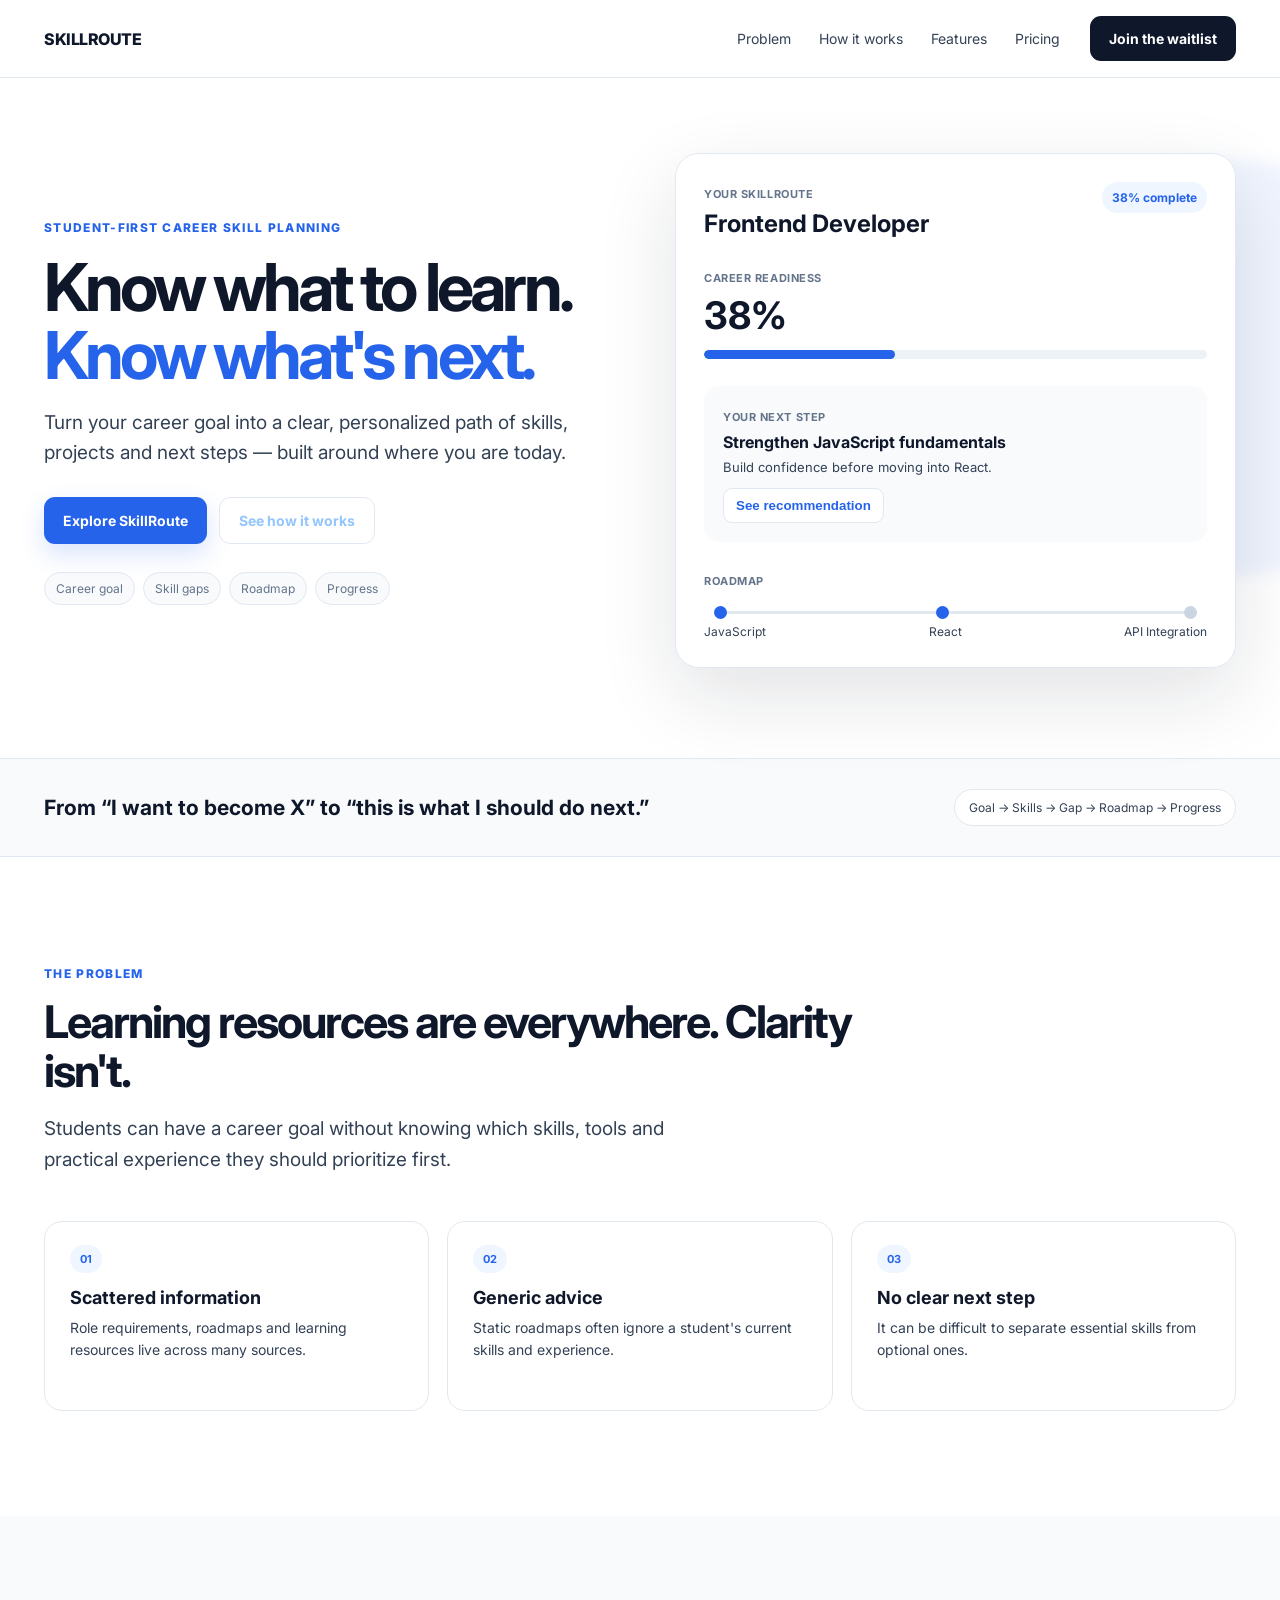
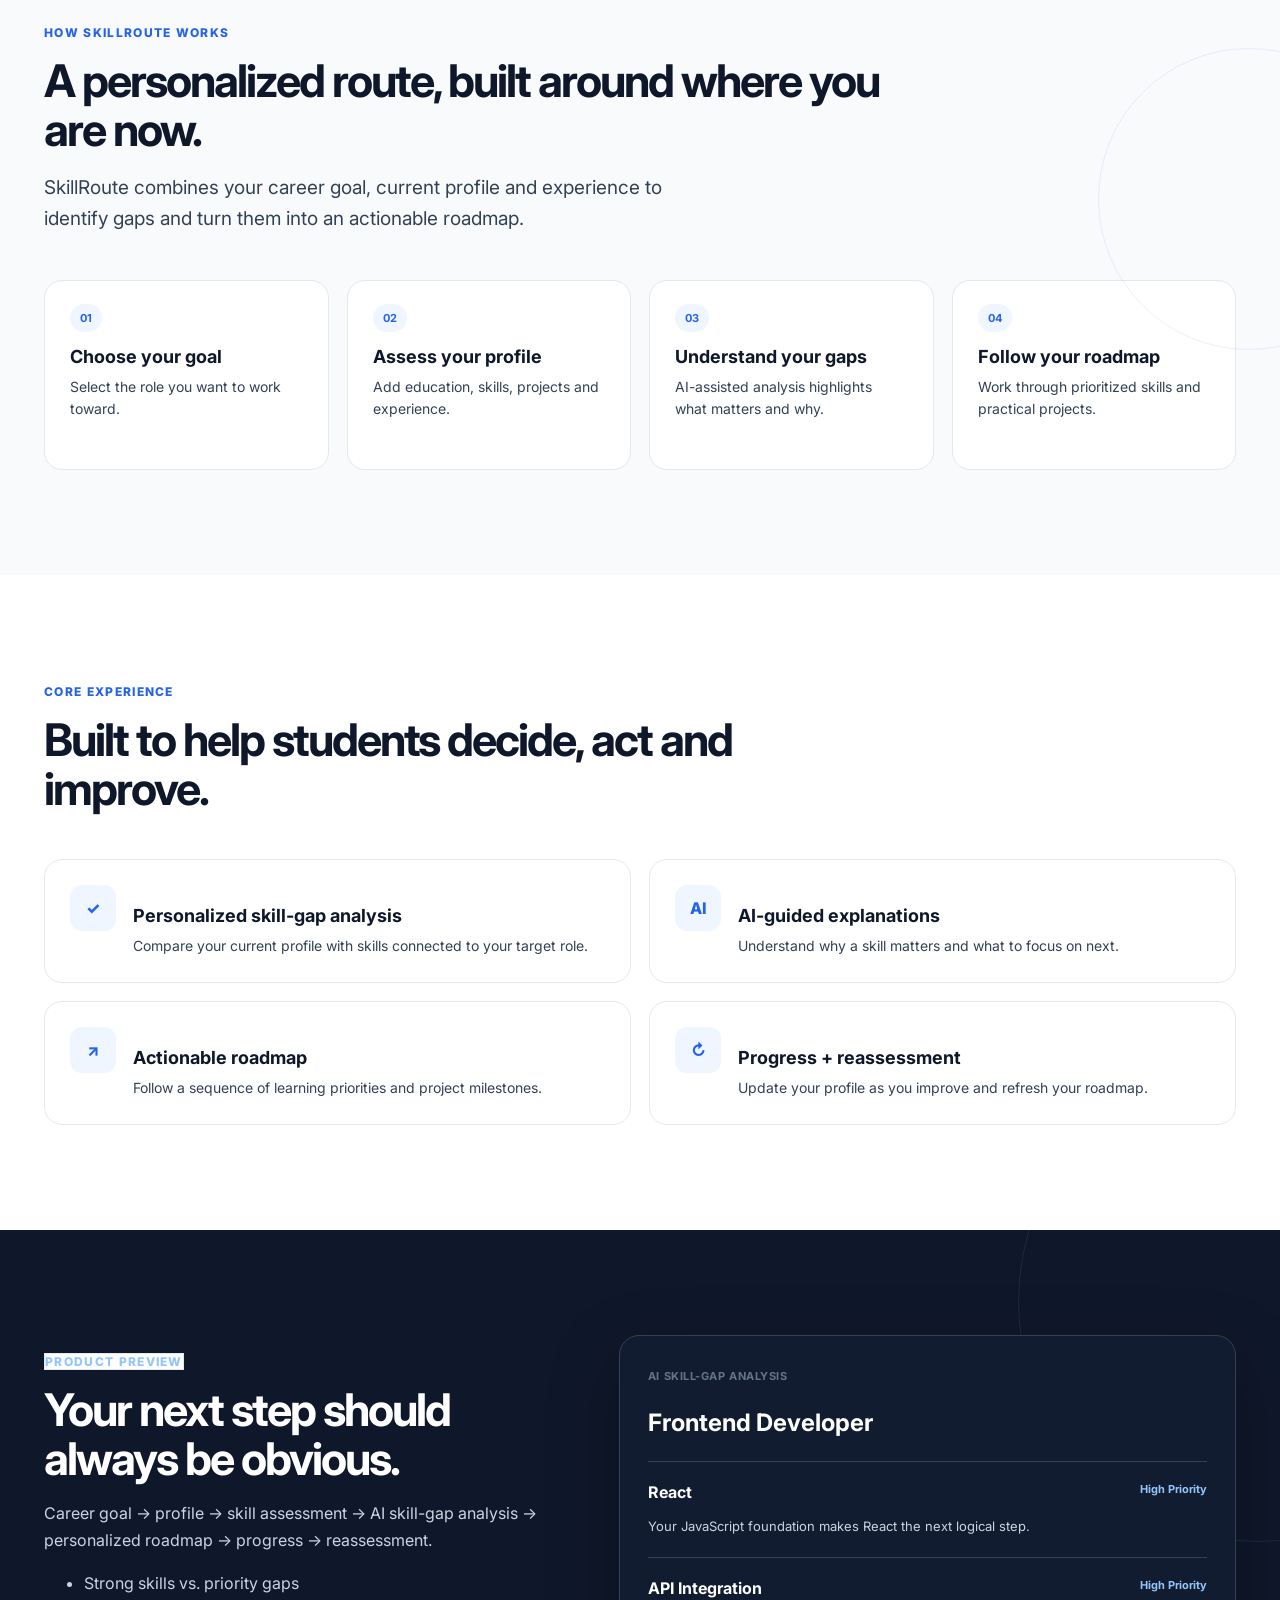
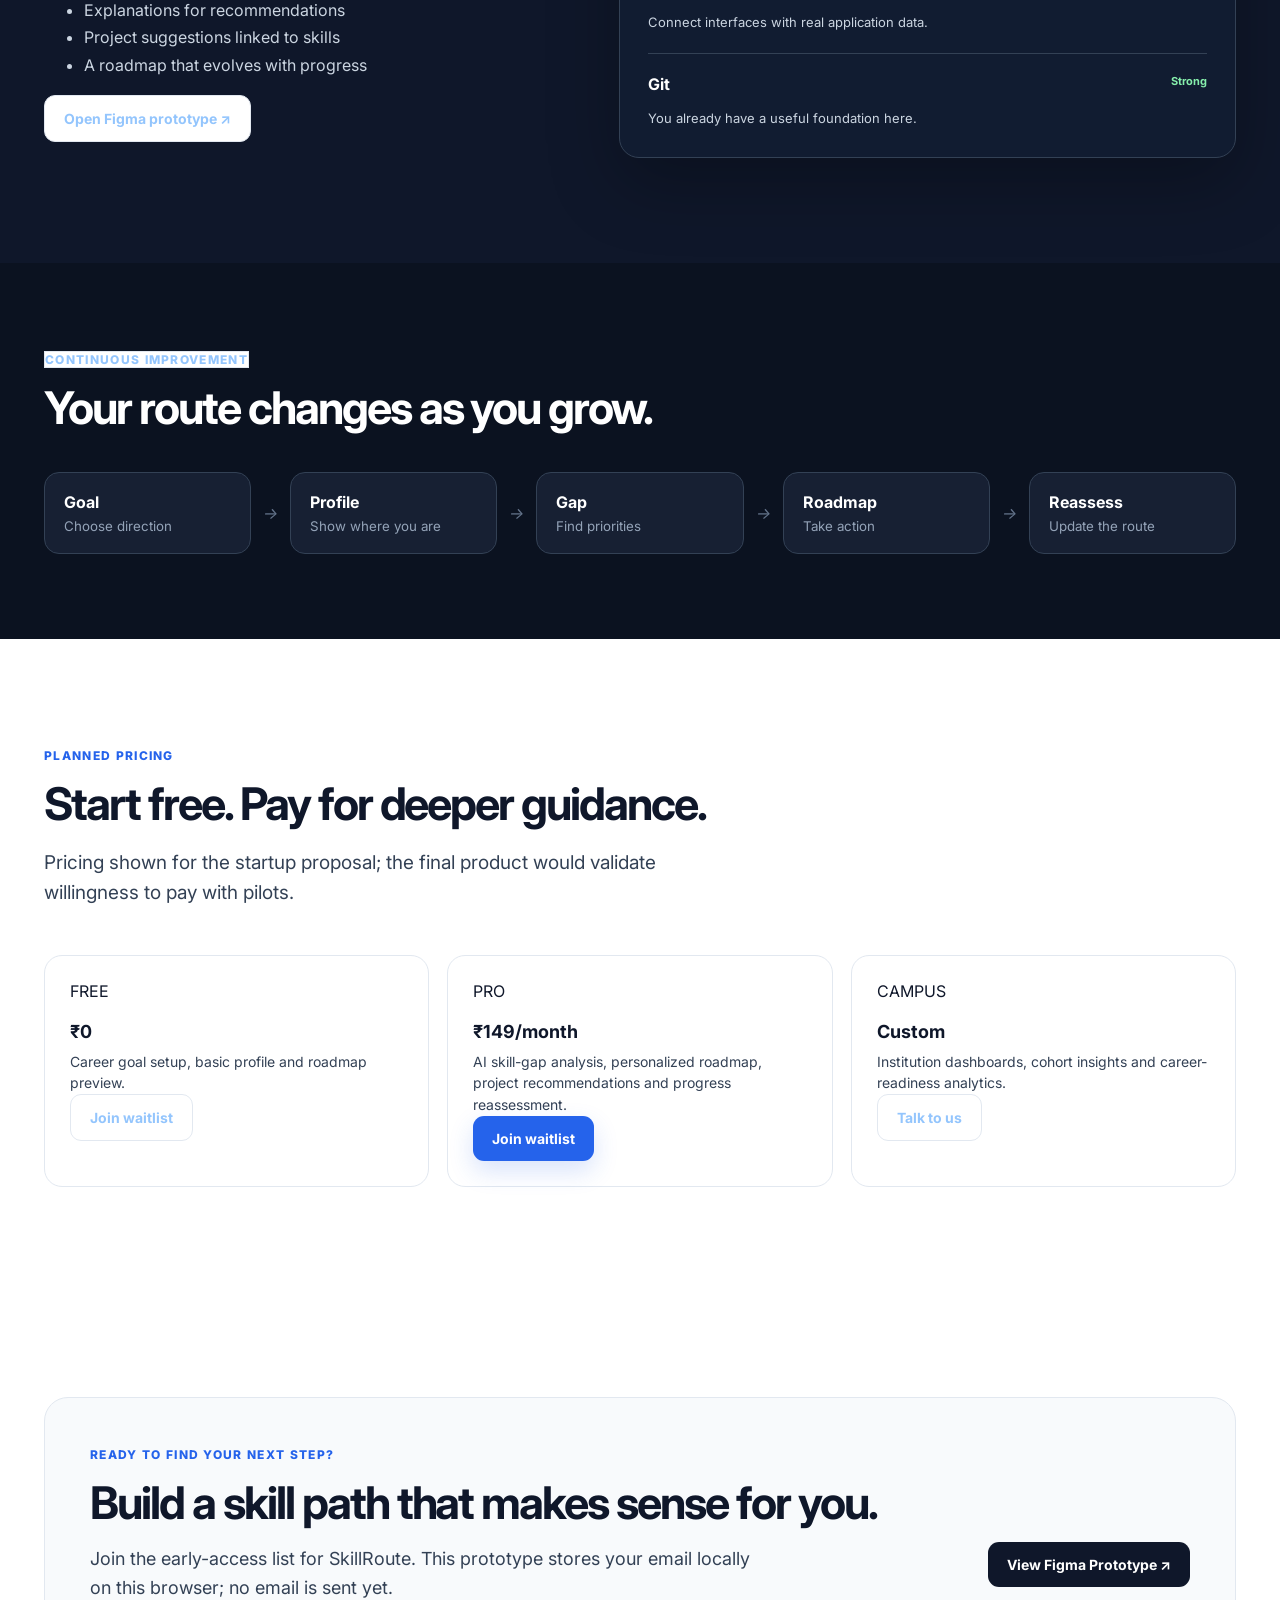
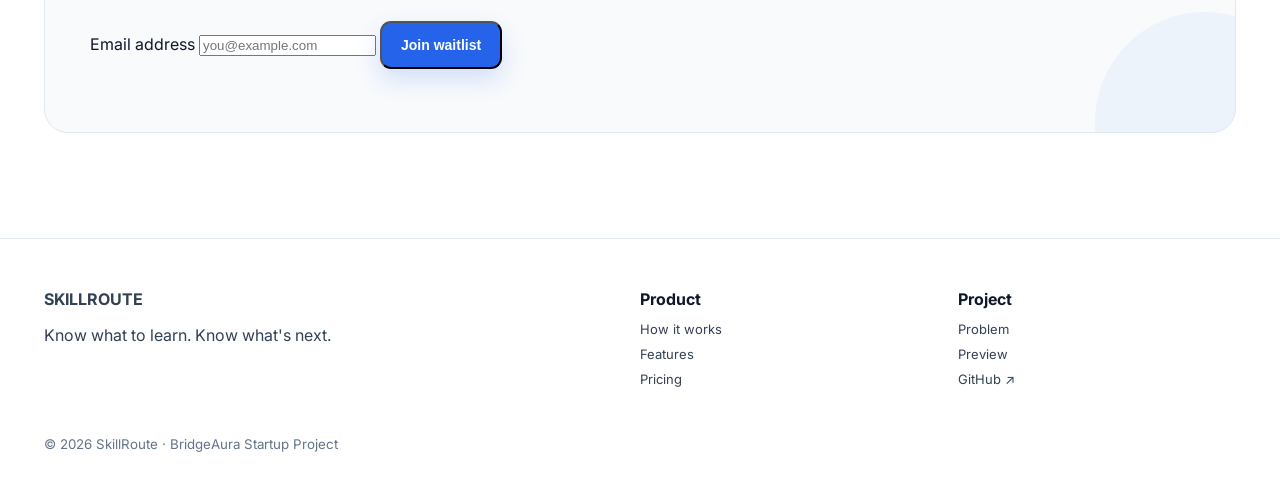
==== index.html @ ebfaad4f "Polish SkillRoute landing page and update Figma link" ====
<!doctype html>
<html lang="en">
<head>
<meta charset="utf-8">
<meta name="viewport" content="width=device-width,initial-scale=1">
<title>SkillRoute — Know what to learn. Know what's next.</title>
<meta name="description" content="SkillRoute turns a student's career goal into a personalized skill roadmap.">
<meta property="og:title" content="SkillRoute — Know what to learn. Know what's next.">
<meta property="og:description" content="A student-first career skill planner for finding the right skills, projects and next steps.">
<link rel="preconnect" href="https://fonts.googleapis.com">
<link rel="preconnect" href="https://fonts.gstatic.com" crossorigin>
<link href="https://fonts.googleapis.com/css2?family=Inter:wght@400;500;600;700;800&display=swap" rel="stylesheet">
<link rel="stylesheet" href="style.css">
</head>
<body>
<div class="progress" id="progress"></div>

<header>
  <a class="brand" href="#">SKILLROUTE</a>
  <nav>
    <a href="#problem">Problem</a>
    <a href="#how">How it works</a>
    <a href="#features">Features</a>
    <a href="#pricing">Pricing</a>
  </nav>
  <a class="btn dark" href="#cta">Join the waitlist</a>
</header>

<main>
<section class="hero">
  <div class="copy reveal">
    <span class="eyebrow">STUDENT-FIRST CAREER SKILL PLANNING</span>
    <h1>Know what to learn.<br><span>Know what's next.</span></h1>
    <p>Turn your career goal into a clear, personalized path of skills, projects and next steps — built around where you are today.</p>
    <div class="actions">
      <a class="btn blue" href="#preview">Explore SkillRoute</a>
      <a class="btn light" href="#how">See how it works</a>
    </div>
    <div class="chips"><span>Career goal</span><span>Skill gaps</span><span>Roadmap</span><span>Progress</span></div>
  </div>

  <div class="app reveal delay">
    <div class="apphead">
      <div><small>YOUR SKILLROUTE</small><h3>Frontend Developer</h3></div>
      <b>38% complete</b>
    </div>
    <small>CAREER READINESS</small>
    <strong class="score">38%</strong>
    <div class="bar"><i></i></div>
    <div class="next">
      <small>YOUR NEXT STEP</small>
      <h4>Strengthen JavaScript fundamentals</h4>
      <p>Build confidence before moving into React.</p>
      <button type="button" onclick="document.getElementById('preview').scrollIntoView({behavior:'smooth'})">See recommendation</button>
    </div>
    <small>ROADMAP</small>
    <div class="line"><i></i><i></i><i></i></div>
    <div class="labels"><span>JavaScript</span><span>React</span><span>API Integration</span></div>
  </div>
</section>

<section class="strip">
  <strong>From “I want to become X” to “this is what I should do next.”</strong>
  <span>Goal → Skills → Gap → Roadmap → Progress</span>
</section>

<section class="section" id="problem">
  <div class="head reveal">
    <span class="eyebrow">THE PROBLEM</span>
    <h2>Learning resources are everywhere. Clarity isn't.</h2>
    <p>Students can have a career goal without knowing which skills, tools and practical experience they should prioritize first.</p>
  </div>
  <div class="grid three">
    <article class="card reveal"><b>01</b><h3>Scattered information</h3><p>Role requirements, roadmaps and learning resources live across many sources.</p></article>
    <article class="card reveal delay"><b>02</b><h3>Generic advice</h3><p>Static roadmaps often ignore a student's current skills and experience.</p></article>
    <article class="card reveal delay2"><b>03</b><h3>No clear next step</h3><p>It can be difficult to separate essential skills from optional ones.</p></article>
  </div>
</section>

<section class="section tint" id="how">
  <div class="head reveal">
    <span class="eyebrow">HOW SKILLROUTE WORKS</span>
    <h2>A personalized route, built around where you are now.</h2>
    <p>SkillRoute combines your career goal, current profile and experience to identify gaps and turn them into an actionable roadmap.</p>
  </div>
  <div class="grid four">
    <article class="card reveal"><b>01</b><h3>Choose your goal</h3><p>Select the role you want to work toward.</p></article>
    <article class="card reveal delay"><b>02</b><h3>Assess your profile</h3><p>Add education, skills, projects and experience.</p></article>
    <article class="card reveal delay2"><b>03</b><h3>Understand your gaps</h3><p>AI-assisted analysis highlights what matters and why.</p></article>
    <article class="card reveal delay3"><b>04</b><h3>Follow your roadmap</h3><p>Work through prioritized skills and practical projects.</p></article>
  </div>
</section>

<section class="section" id="features">
  <div class="head reveal">
    <span class="eyebrow">CORE EXPERIENCE</span>
    <h2>Built to help students decide, act and improve.</h2>
  </div>
  <div class="grid two">
    <article class="feature reveal"><i>✓</i><div><h3>Personalized skill-gap analysis</h3><p>Compare your current profile with skills connected to your target role.</p></div></article>
    <article class="feature reveal delay"><i>AI</i><div><h3>AI-guided explanations</h3><p>Understand why a skill matters and what to focus on next.</p></div></article>
    <article class="feature reveal"><i>↗</i><div><h3>Actionable roadmap</h3><p>Follow a sequence of learning priorities and project milestones.</p></div></article>
    <article class="feature reveal delay"><i>↻</i><div><h3>Progress + reassessment</h3><p>Update your profile as you improve and refresh your roadmap.</p></div></article>
  </div>
</section>

<section class="preview" id="preview">
  <div class="preview-inner">
    <div class="reveal">
      <span class="eyebrow light">PRODUCT PREVIEW</span>
      <h2>Your next step should always be obvious.</h2>
      <p>Career goal → profile → skill assessment → AI skill-gap analysis → personalized roadmap → progress → reassessment.</p>
      <ul><li>Strong skills vs. priority gaps</li><li>Explanations for recommendations</li><li>Project suggestions linked to skills</li><li>A roadmap that evolves with progress</li></ul>
      <a class="btn light" href="https://www.figma.com/design/IECoIGpMAzyFq5J0huSmqP/SkillRoute-UI-UX-Prototype?node-id=1-5&p=f&t=1fidPQ3bsEX8V3fg-0" target="_blank" rel="noreferrer">Open Figma prototype ↗</a>
    </div>
    <div class="panel reveal delay">
      <small>AI SKILL-GAP ANALYSIS</small><h3>Frontend Developer</h3><hr>
      <b>React <em>High Priority</em></b><p>Your JavaScript foundation makes React the next logical step.</p><hr>
      <b>API Integration <em>High Priority</em></b><p>Connect interfaces with real application data.</p><hr>
      <b>Git <em class="good">Strong</em></b><p>You already have a useful foundation here.</p>
    </div>
  </div>
</section>

<section class="loop">
  <div class="reveal">
    <span class="eyebrow light">CONTINUOUS IMPROVEMENT</span>
    <h2>Your route changes as you grow.</h2>
    <div class="looprow">
      <div><b>Goal</b><small>Choose direction</small></div><i>→</i>
      <div><b>Profile</b><small>Show where you are</small></div><i>→</i>
      <div><b>Gap</b><small>Find priorities</small></div><i>→</i>
      <div><b>Roadmap</b><small>Take action</small></div><i>→</i>
      <div><b>Reassess</b><small>Update the route</small></div>
    </div>
  </div>
</section>

<section class="section" id="pricing">
  <div class="head reveal"><span class="eyebrow">PLANNED PRICING</span><h2>Start free. Pay for deeper guidance.</h2><p>Pricing shown for the startup proposal; the final product would validate willingness to pay with pilots.</p></div>
  <div class="grid three pricing-grid">
    <article class="card reveal"><span class="plan">FREE</span><h3>₹0</h3><p>Career goal setup, basic profile and roadmap preview.</p><a class="btn light" href="#cta">Join waitlist</a></article>
    <article class="card featured reveal delay"><span class="plan">PRO</span><h3>₹149<span class="per">/month</span></h3><p>AI skill-gap analysis, personalized roadmap, project recommendations and progress reassessment.</p><a class="btn blue" href="#cta">Join waitlist</a></article>
    <article class="card reveal delay2"><span class="plan">CAMPUS</span><h3>Custom</h3><p>Institution dashboards, cohort insights and career-readiness analytics.</p><a class="btn light" href="#cta">Talk to us</a></article>
  </div>
</section>

<section class="cta" id="cta">
  <div class="cta-card reveal">
    <div>
      <span class="eyebrow">READY TO FIND YOUR NEXT STEP?</span>
      <h2>Build a skill path that makes sense for you.</h2>
      <p>Join the early-access list for SkillRoute. This prototype stores your email locally on this browser; no email is sent yet.</p>
      <form id="waitlist-form" class="waitlist" novalidate>
        <label class="sr-only" for="waitlist-email">Email address</label>
        <input id="waitlist-email" type="email" placeholder="you@example.com" autocomplete="email" required>
        <button class="btn blue" type="submit">Join waitlist</button>
      </form>
      <p id="waitlist-status" class="form-status" role="status" aria-live="polite"></p>
    </div>
    <a class="btn dark" href="https://www.figma.com/design/IECoIGpMAzyFq5J0huSmqP/SkillRoute-UI-UX-Prototype?node-id=1-5&p=f&t=1fidPQ3bsEX8V3fg-0" target="_blank" rel="noreferrer">View Figma Prototype ↗</a>
  </div>
</section>
</main>

<footer>
  <div><b>SKILLROUTE</b><p>Know what to learn. Know what's next.</p></div>
  <div><strong>Product</strong><a href="#how">How it works</a><a href="#features">Features</a><a href="#pricing">Pricing</a></div>
  <div><strong>Project</strong><a href="#problem">Problem</a><a href="#preview">Preview</a><a href="https://github.com/ashishnaikbackup/SkillRoute" target="_blank" rel="noreferrer">GitHub ↗</a></div>
  <small>© 2026 SkillRoute · BridgeAura Startup Project</small>
</footer>

<script src="script.js"></script>
</body>
</html>
---- style.css ----
:root{--navy:#0F172A;--blue:#2563EB;--surface:#F8FAFC;--slate:#334155;--muted:#64748B;--border:#E2E8F0}*{box-sizing:border-box}html{scroll-behavior:smooth}body{margin:0;font-family:Inter,system-ui,sans-serif;color:var(--navy);background:#fff;overflow-x:hidden}a{text-decoration:none;color:inherit}.progress{position:fixed;top:0;left:0;height:3px;background:var(--blue);width:0;z-index:99;box-shadow:0 0 14px #2563eb66}header{height:78px;display:flex;align-items:center;gap:30px;padding:0 max(24px,calc((100vw - 1192px)/2));border-bottom:1px solid var(--border);position:sticky;top:0;background:#fffffff0;backdrop-filter:blur(14px);z-index:50}.brand{font-weight:800;letter-spacing:-.03em}nav{margin-left:auto;display:flex;gap:28px;font-size:14px;color:var(--slate)}nav a{position:relative}nav a:after{content:"";position:absolute;left:0;right:100%;bottom:-7px;height:2px;background:var(--blue);transition:.25s}nav a:hover{color:var(--blue)}nav a:hover:after{right:0}.btn{display:inline-flex;align-items:center;justify-content:center;padding:14px 19px;border-radius:11px;font-size:14px;font-weight:700;transition:.25s;will-change:transform}.btn:hover{transform:translateY(-3px);box-shadow:0 12px 28px #0f172a18}.dark{background:var(--navy);color:#fff}.blue{background:var(--blue);color:#fff;box-shadow:0 10px 25px #2563eb2e}.light{border:1px solid var(--border);background:#fff}.hero{max-width:1240px;margin:auto;min-height:680px;padding:70px 24px 85px;display:grid;grid-template-columns:1fr 1fr;gap:70px;align-items:center;position:relative}.hero:before{content:"";position:absolute;width:420px;height:420px;border-radius:50%;background:#2563eb12;filter:blur(8px);top:80px;right:-170px;z-index:-1;animation:float 8s ease-in-out infinite}.eyebrow{font-size:12px;font-weight:800;letter-spacing:.11em;color:var(--blue)}h1{font-size:66px;line-height:1.02;letter-spacing:-.06em;margin:18px 0}h1 span{color:var(--blue)}.copy>p,.head p{font-size:19px;line-height:1.6;color:var(--slate);max-width:650px}.actions{display:flex;gap:12px;margin-top:28px}.chips{display:flex;gap:8px;flex-wrap:wrap;margin-top:28px}.chips span{padding:8px 11px;background:var(--surface);border:1px solid var(--border);border-radius:99px;color:var(--muted);font-size:12px;transition:.25s}.chips span:hover{transform:translateY(-3px);border-color:#93C5FD;background:#EFF6FF;color:var(--blue)}.app{border:1px solid var(--border);border-radius:24px;padding:28px;background:#fff;box-shadow:0 28px 80px #0f172a1f;animation:cardFloat 6s ease-in-out infinite;will-change:transform}.apphead{display:flex;justify-content:space-between;gap:20px}.app small,.panel small{font-size:11px;color:var(--muted);font-weight:700;letter-spacing:.05em}.app h3{margin:7px 0 28px;font-size:24px}.apphead>b{background:#EFF6FF;color:var(--blue);height:max-content;padding:8px 10px;border-radius:99px;font-size:12px}.score{display:block;font-size:38px;margin:6px 0 12px}.bar{height:9px;background:#EDF2F7;border-radius:9px;overflow:hidden}.bar i{display:block;width:38%;height:100%;background:var(--blue);border-radius:9px;animation:growBar 1.5s .4s ease both}.next{margin:27px 0;padding:19px;border-radius:15px;background:var(--surface);transition:.25s}.next:hover{transform:translateY(-4px);box-shadow:0 12px 28px #0f172a10}.next h4{margin:7px 0;font-size:16px}.next p{margin:0;color:var(--slate);font-size:13px}.next button{margin-top:13px;border:1px solid var(--border);background:#fff;color:var(--blue);padding:9px 12px;border-radius:9px;font-weight:700}.line{height:3px;background:var(--border);margin:22px 10px 10px;position:relative}.line i{position:absolute;width:13px;height:13px;border-radius:50%;background:#CBD5E1;top:-5px}.line i:nth-child(1),.line i:nth-child(2){background:var(--blue)}.line i:nth-child(1){left:0}.line i:nth-child(2){left:46%}.line i:nth-child(3){right:0}.labels{display:flex;justify-content:space-between;font-size:12px;color:var(--slate)}.strip{background:var(--surface);border-block:1px solid var(--border);padding:30px max(24px,calc((100vw - 1192px)/2));display:flex;justify-content:space-between;gap:30px;align-items:center}.strip strong{font-size:21px}.strip span{border:1px solid var(--border);background:#fff;border-radius:99px;padding:10px 14px;font-size:12px;color:var(--slate)}.section{max-width:1240px;margin:auto;padding:105px 24px}.head{max-width:850px}.head h2,.preview h2,.loop h2,.cta h2{font-size:45px;line-height:1.08;letter-spacing:-.045em;margin:16px 0}.grid{display:grid;gap:18px;margin-top:46px}.three{grid-template-columns:repeat(3,1fr)}.four{grid-template-columns:repeat(4,1fr)}.two{grid-template-columns:repeat(2,1fr)}.card,.feature{border:1px solid var(--border);border-radius:18px;padding:25px;background:#fff;transition:transform .3s ease,box-shadow .3s ease,border-color .3s ease}.card:hover,.feature:hover{transform:translateY(-7px);box-shadow:0 18px 40px #0f172a0d;border-color:#CBD5E1}.card{min-height:190px}.card>b{color:var(--blue);background:#EFF6FF;border-radius:99px;padding:7px 10px;font-size:11px}.card h3,.feature h3{font-size:18px;margin:20px 0 9px}.card p,.feature p{font-size:14px;line-height:1.55;color:var(--slate);margin:0}.tint{max-width:none;background:var(--surface);padding-left:max(24px,calc((100vw - 1192px)/2));padding-right:max(24px,calc((100vw - 1192px)/2));position:relative;overflow:hidden}.tint:after{content:"";position:absolute;width:300px;height:300px;border-radius:50%;border:1px solid #2563eb18;right:-120px;top:20%;animation:spin 18s linear infinite}.feature{display:flex;gap:17px}.feature i{font-style:normal;width:46px;height:46px;display:grid;place-items:center;background:#EFF6FF;color:var(--blue);border-radius:12px;font-weight:800;flex:none}.preview{background:var(--navy);color:#fff;padding:105px 24px;position:relative;overflow:hidden}.preview:before{content:"";position:absolute;width:480px;height:480px;border:1px solid #60a5fa22;border-radius:50%;right:-220px;top:-170px;animation:spin 22s linear infinite}.preview>div{max-width:1192px;margin:auto;display:grid;grid-template-columns:.9fr 1.1fr;gap:70px;align-items:center;position:relative}.light{color:#93C5FD}.preview p,.preview li{color:#CBD5E1;line-height:1.7}.preview li{transition:transform .2s}.preview li:hover{transform:translateX(5px)}.panel{background:#111C31;border:1px solid #334155;border-radius:20px;padding:28px;box-shadow:0 25px 70px #0004;transition:transform .35s,box-shadow .35s}.panel:hover{transform:translateY(-6px) rotate(.3deg);box-shadow:0 30px 80px #0006}.panel h3{font-size:24px}.panel hr{border:0;border-top:1px solid #334155;margin:20px 0}.panel b{display:flex;justify-content:space-between}.panel em{font-style:normal;color:#93C5FD;font-size:11px}.panel .good{color:#86EFAC}.panel p{font-size:13px;margin-bottom:0}.loop{background:#0B1220;color:#fff;padding:85px 24px;position:relative;overflow:hidden}.loop>div{max-width:1192px;margin:auto}.looprow{display:flex;align-items:center;gap:12px;margin-top:40px}.looprow>div{flex:1;padding:19px;background:#172033;border:1px solid #334155;border-radius:15px;transition:.3s}.looprow>div:hover{transform:translateY(-5px);border-color:#60A5FA}.looprow small{display:block;color:#94A3B8;margin-top:6px}.looprow i{color:#64748B}.cta{max-width:1240px;margin:auto;padding:105px 24px}.cta-card{background:var(--surface);border:1px solid var(--border);border-radius:24px;padding:45px;display:flex;align-items:center;justify-content:space-between;gap:40px;overflow:hidden;position:relative}.cta-card:after{content:"";position:absolute;width:220px;height:220px;border-radius:50%;background:#2563eb0c;right:-80px;bottom:-100px}.cta-card p{color:var(--slate);font-size:18px;line-height:1.6;max-width:680px}footer{border-top:1px solid var(--border);padding:50px max(24px,calc((100vw - 1192px)/2));display:grid;grid-template-columns:2fr 1fr 1fr;gap:40px;color:var(--slate)}footer strong{display:block;color:var(--navy);margin-bottom:12px}footer a{display:block;font-size:13px;margin:9px 0}footer a:hover{color:var(--blue)}footer small{grid-column:1/-1;color:var(--muted)}.reveal{opacity:0;transform:translateY(26px) scale(.985);transition:opacity .75s cubic-bezier(.2,.7,.2,1),transform .75s cubic-bezier(.2,.7,.2,1)}.reveal.show{opacity:1;transform:none}.delay{transition-delay:.1s}.delay2{transition-delay:.18s}.delay3{transition-delay:.26s}@keyframes float{0%,100%{transform:translate3d(0,0,0)}50%{transform:translate3d(-25px,22px,0)}}@keyframes cardFloat{0%,100%{transform:translateY(0) rotate(0deg)}50%{transform:translateY(-8px) rotate(.4deg)}}@keyframes growBar{from{width:0}to{width:38%}}@keyframes spin{to{transform:rotate(360deg)}}@media(max-width:900px){nav{display:none}.hero{grid-template-columns:1fr}.three,.four{grid-template-columns:1fr 1fr}.preview>div{grid-template-columns:1fr}.looprow{display:grid;grid-template-columns:1fr 1fr}.looprow i{display:none}.cta-card{display:block}.cta-card .btn{margin-top:20px}}@media(max-width:600px){header{padding:0 20px}.hero{padding-top:50px}.hero h1{font-size:43px}.copy>p,.head p{font-size:17px}.actions{flex-direction:column}.actions .btn{width:100%}.three,.four,.two,.looprow{grid-template-columns:1fr}.strip{display:block}.strip span{display:inline-block;margin-top:16px}.head h2,.preview h2,.loop h2,.cta h2{font-size:34px}.section,.preview,.loop,.cta{padding-top:75px;padding-bottom:75px}.cta-card{padding:28px}.footer{grid-template-columns:1fr}footer small{grid-column:auto}}@media(prefers-reduced-motion:reduce){html{scroll-behavior:auto}.reveal{opacity:1;transform:none;transition:none}.btn,.card,.feature,.panel,.app{animation:none!important;transition:none}.tint:after,.preview:before,.hero:before{animation:none}.bar i{animation:none;width:38%}}
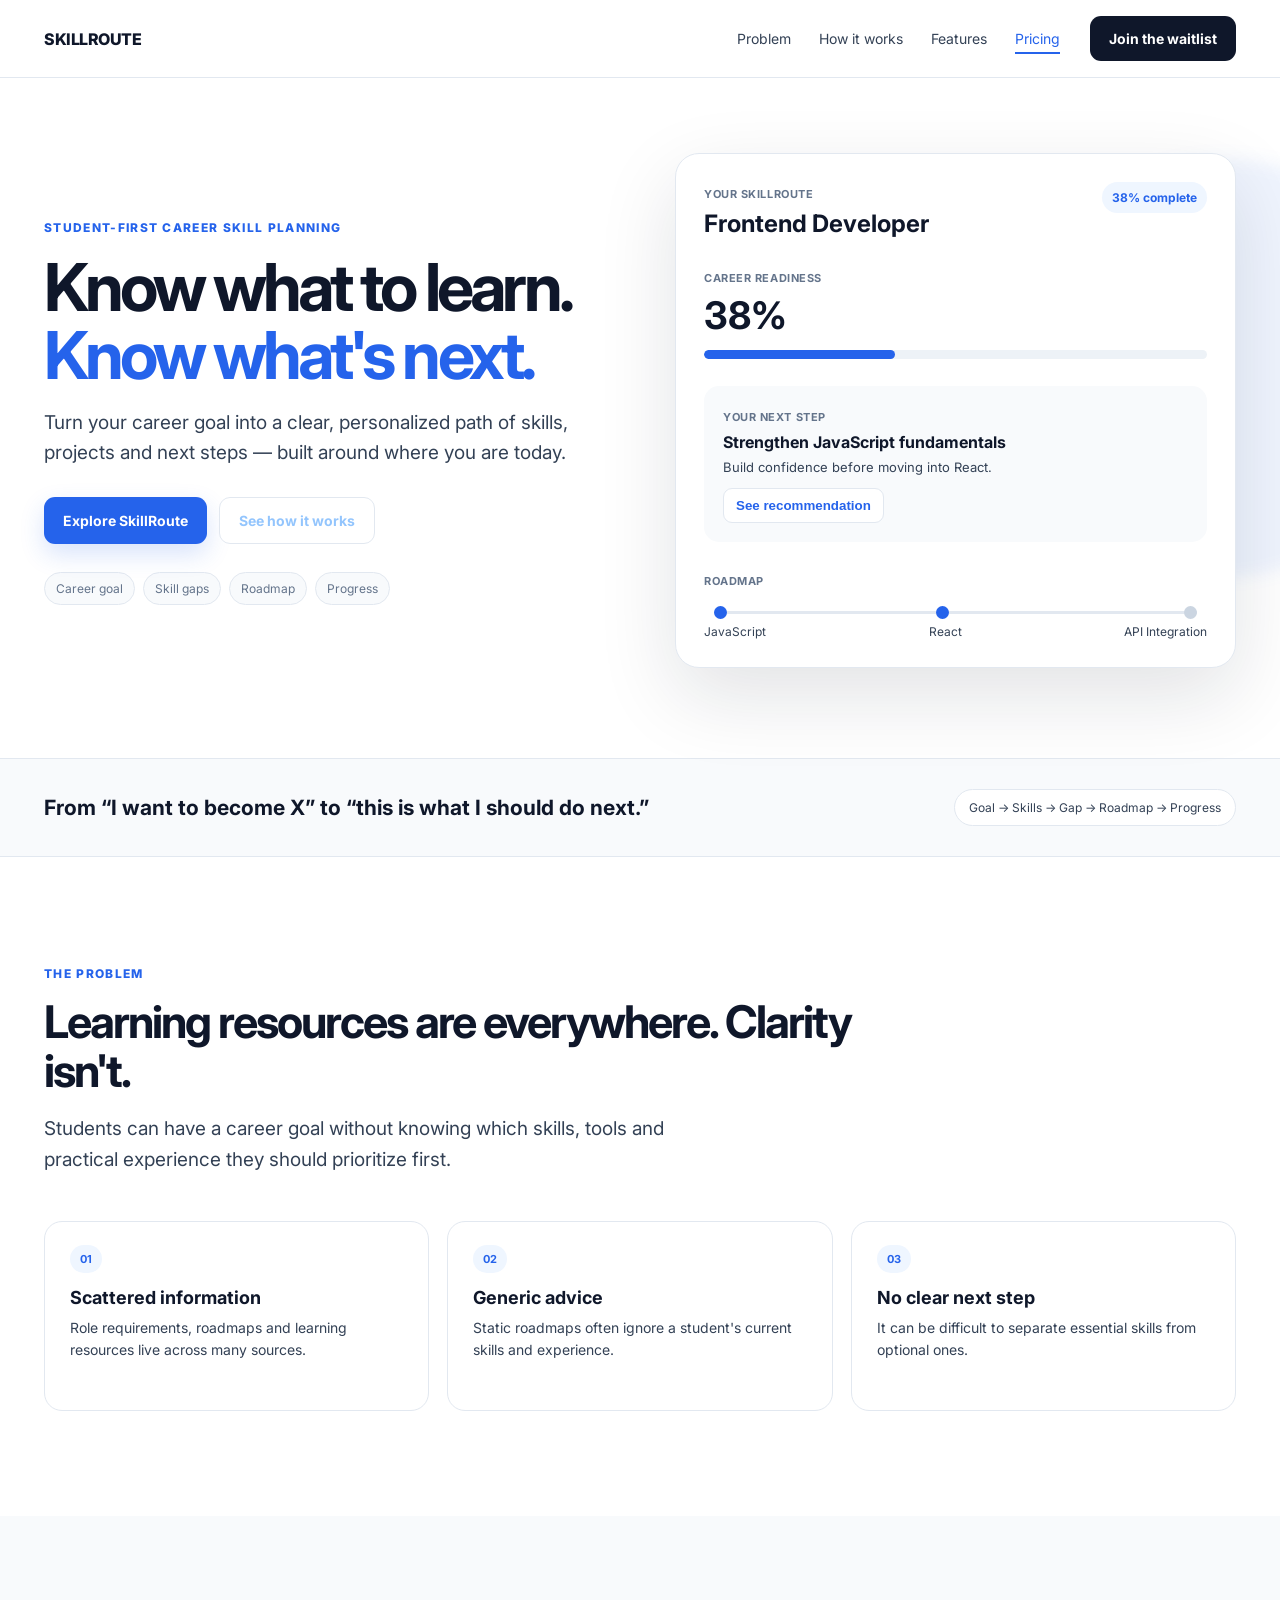
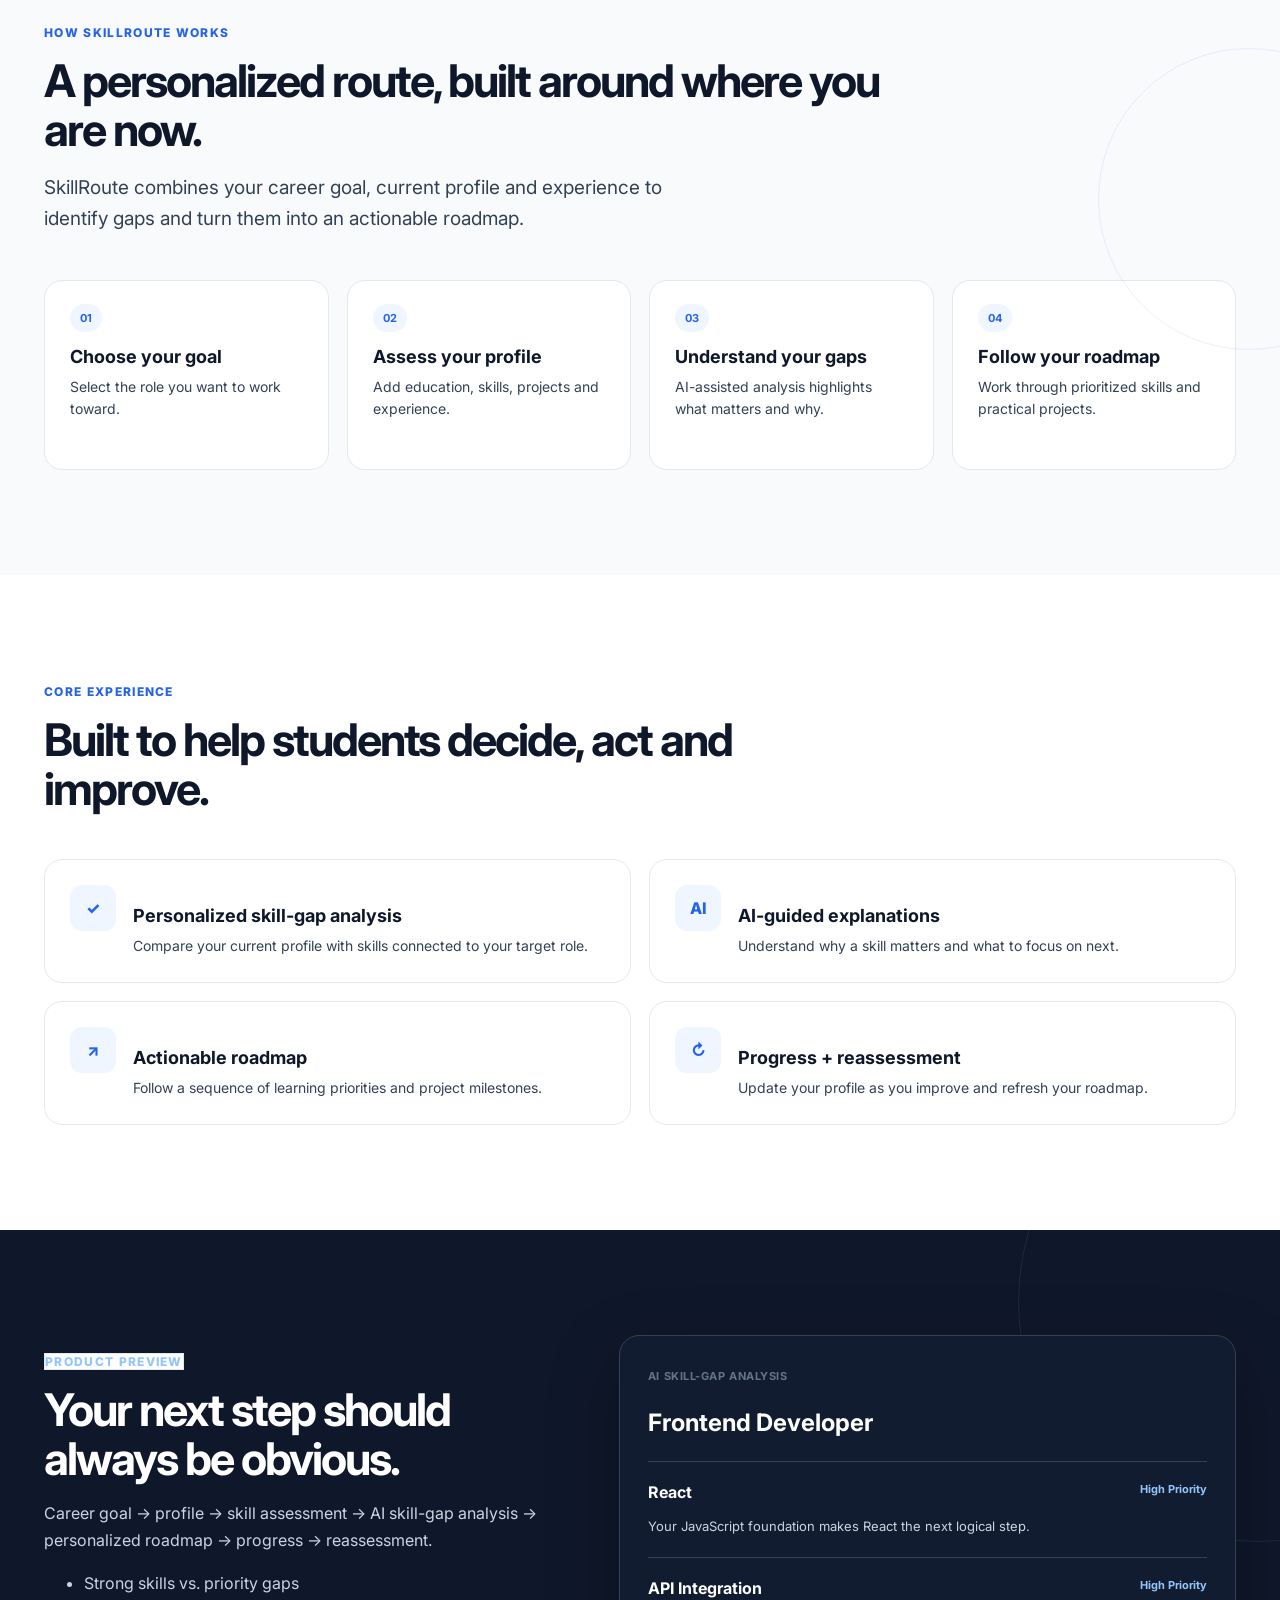
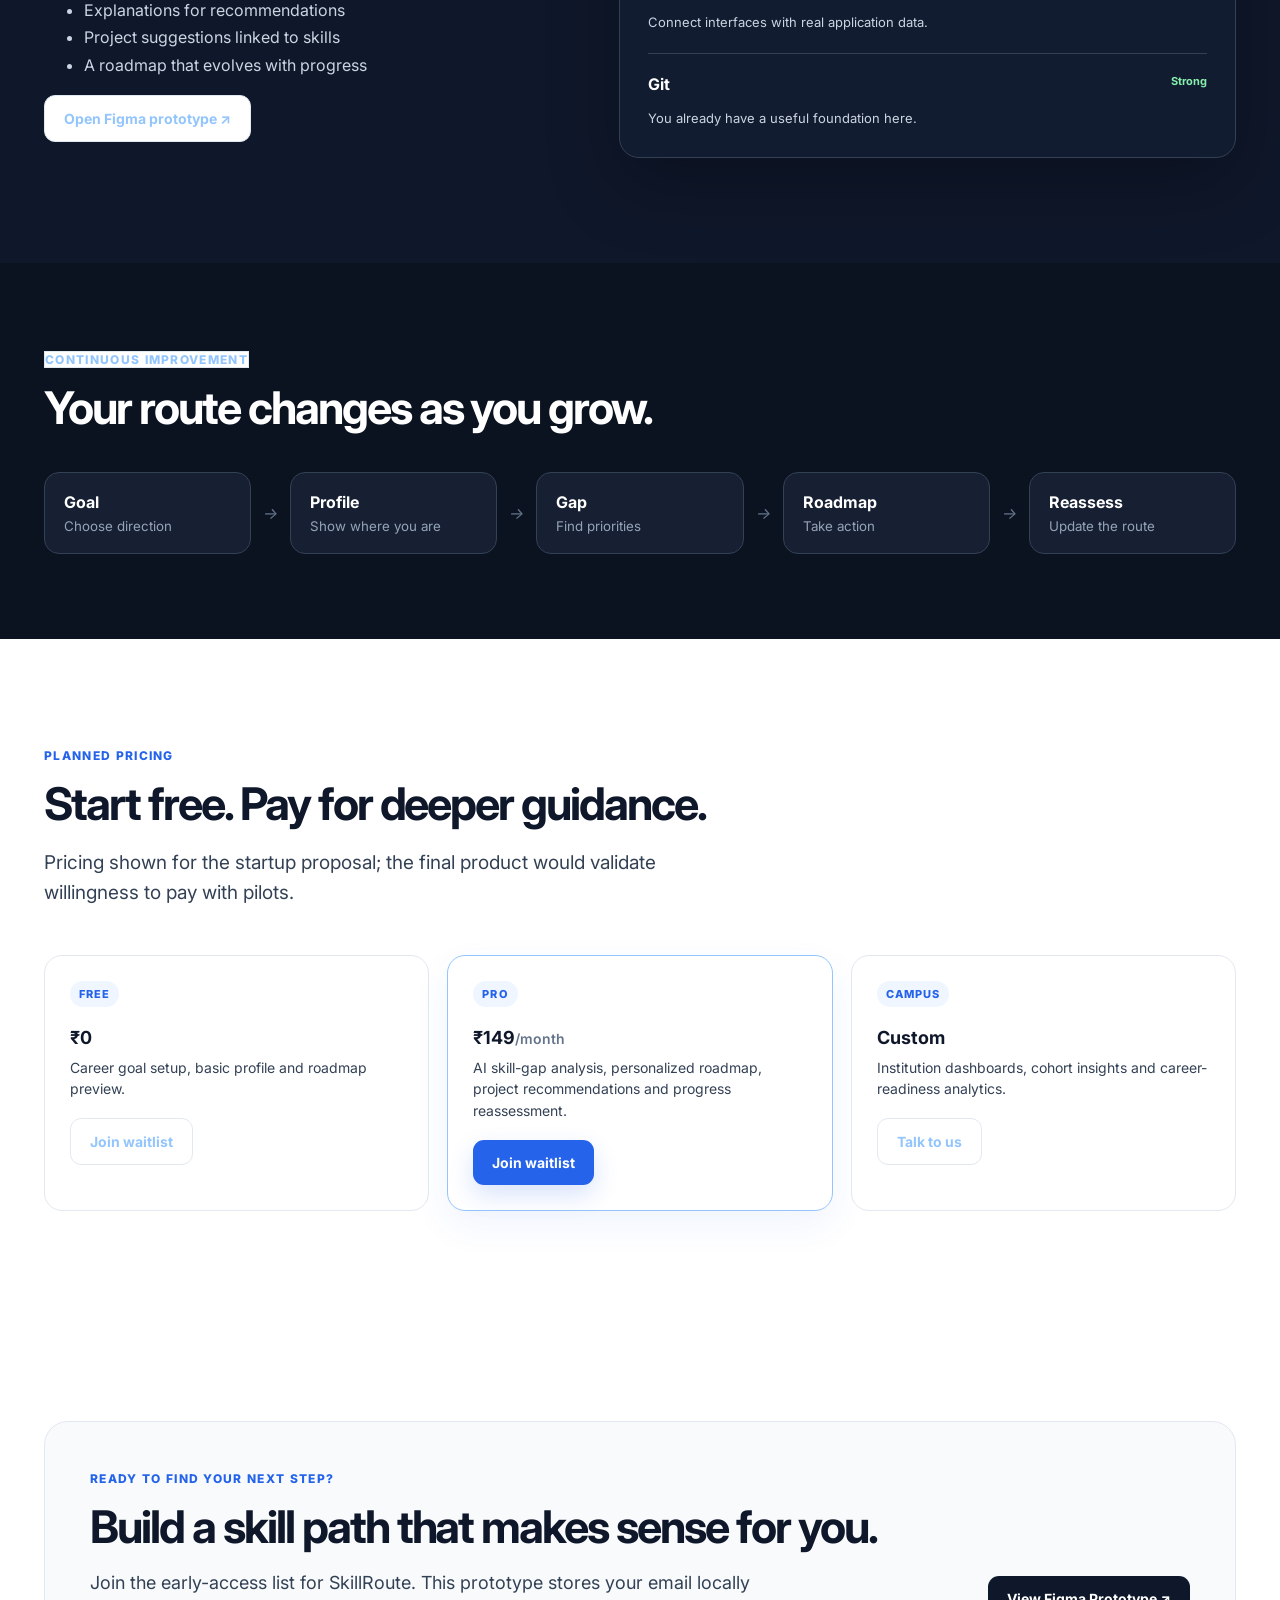
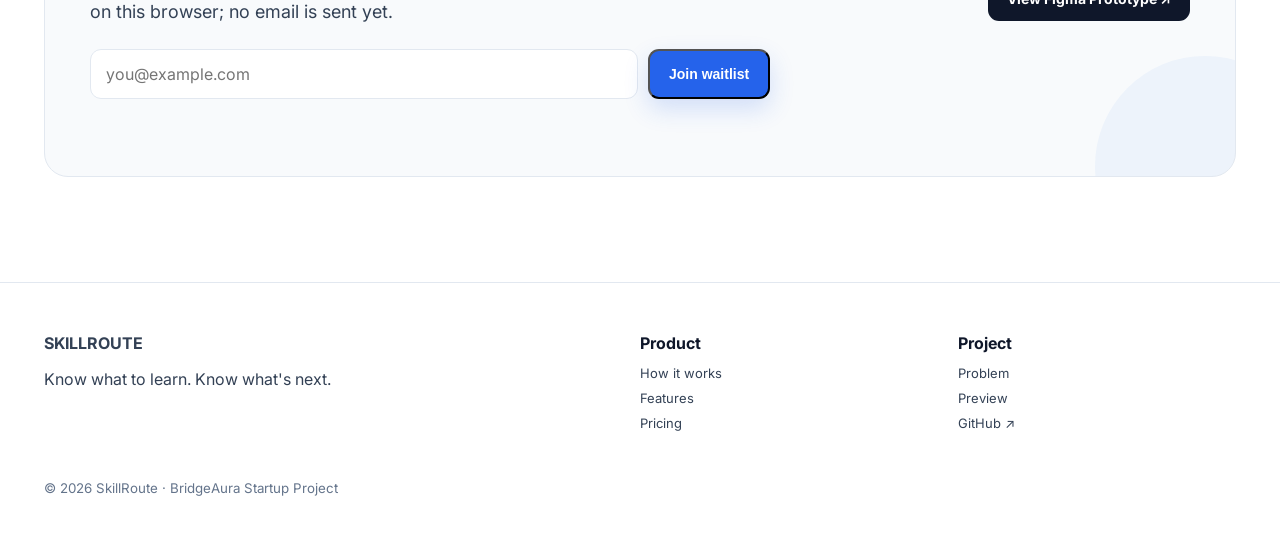
==== commit 53da8465: "Link landing page to new SkillRoute Figma prototype" ====
--- a/index.html
+++ b/index.html
@@ -111,7 +111,7 @@
       <h2>Your next step should always be obvious.</h2>
       <p>Career goal → profile → skill assessment → AI skill-gap analysis → personalized roadmap → progress → reassessment.</p>
       <ul><li>Strong skills vs. priority gaps</li><li>Explanations for recommendations</li><li>Project suggestions linked to skills</li><li>A roadmap that evolves with progress</li></ul>
-      <a class="btn light" href="https://www.figma.com/design/IECoIGpMAzyFq5J0huSmqP/SkillRoute-UI-UX-Prototype?node-id=1-5&p=f&t=1fidPQ3bsEX8V3fg-0" target="_blank" rel="noreferrer">Open Figma prototype ↗</a>
+      <a class="btn light" href="https://www.figma.com/design/81SqgPR8QBOHN2j2Wov7Oh" target="_blank" rel="noreferrer">Open Figma prototype ↗</a>
     </div>
     <div class="panel reveal delay">
       <small>AI SKILL-GAP ANALYSIS</small><h3>Frontend Developer</h3><hr>
@@ -158,7 +158,7 @@
       </form>
       <p id="waitlist-status" class="form-status" role="status" aria-live="polite"></p>
     </div>
-    <a class="btn dark" href="https://www.figma.com/design/IECoIGpMAzyFq5J0huSmqP/SkillRoute-UI-UX-Prototype?node-id=1-5&p=f&t=1fidPQ3bsEX8V3fg-0" target="_blank" rel="noreferrer">View Figma Prototype ↗</a>
+    <a class="btn dark" href="https://www.figma.com/design/81SqgPR8QBOHN2j2Wov7Oh" target="_blank" rel="noreferrer">View Figma Prototype ↗</a>
   </div>
 </section>
 </main>
--- a/style.css
+++ b/style.css
@@ -1 +1,13 @@
-:root{--navy:#0F172A;--blue:#2563EB;--surface:#F8FAFC;--slate:#334155;--muted:#64748B;--border:#E2E8F0}*{box-sizing:border-box}html{scroll-behavior:smooth}body{margin:0;font-family:Inter,system-ui,sans-serif;color:var(--navy);background:#fff;overflow-x:hidden}a{text-decoration:none;color:inherit}.progress{position:fixed;top:0;left:0;height:3px;background:var(--blue);width:0;z-index:99;box-shadow:0 0 14px #2563eb66}header{height:78px;display:flex;align-items:center;gap:30px;padding:0 max(24px,calc((100vw - 1192px)/2));border-bottom:1px solid var(--border);position:sticky;top:0;background:#fffffff0;backdrop-filter:blur(14px);z-index:50}.brand{font-weight:800;letter-spacing:-.03em}nav{margin-left:auto;display:flex;gap:28px;font-size:14px;color:var(--slate)}nav a{position:relative}nav a:after{content:"";position:absolute;left:0;right:100%;bottom:-7px;height:2px;background:var(--blue);transition:.25s}nav a:hover{color:var(--blue)}nav a:hover:after{right:0}.btn{display:inline-flex;align-items:center;justify-content:center;padding:14px 19px;border-radius:11px;font-size:14px;font-weight:700;transition:.25s;will-change:transform}.btn:hover{transform:translateY(-3px);box-shadow:0 12px 28px #0f172a18}.dark{background:var(--navy);color:#fff}.blue{background:var(--blue);color:#fff;box-shadow:0 10px 25px #2563eb2e}.light{border:1px solid var(--border);background:#fff}.hero{max-width:1240px;margin:auto;min-height:680px;padding:70px 24px 85px;display:grid;grid-template-columns:1fr 1fr;gap:70px;align-items:center;position:relative}.hero:before{content:"";position:absolute;width:420px;height:420px;border-radius:50%;background:#2563eb12;filter:blur(8px);top:80px;right:-170px;z-index:-1;animation:float 8s ease-in-out infinite}.eyebrow{font-size:12px;font-weight:800;letter-spacing:.11em;color:var(--blue)}h1{font-size:66px;line-height:1.02;letter-spacing:-.06em;margin:18px 0}h1 span{color:var(--blue)}.copy>p,.head p{font-size:19px;line-height:1.6;color:var(--slate);max-width:650px}.actions{display:flex;gap:12px;margin-top:28px}.chips{display:flex;gap:8px;flex-wrap:wrap;margin-top:28px}.chips span{padding:8px 11px;background:var(--surface);border:1px solid var(--border);border-radius:99px;color:var(--muted);font-size:12px;transition:.25s}.chips span:hover{transform:translateY(-3px);border-color:#93C5FD;background:#EFF6FF;color:var(--blue)}.app{border:1px solid var(--border);border-radius:24px;padding:28px;background:#fff;box-shadow:0 28px 80px #0f172a1f;animation:cardFloat 6s ease-in-out infinite;will-change:transform}.apphead{display:flex;justify-content:space-between;gap:20px}.app small,.panel small{font-size:11px;color:var(--muted);font-weight:700;letter-spacing:.05em}.app h3{margin:7px 0 28px;font-size:24px}.apphead>b{background:#EFF6FF;color:var(--blue);height:max-content;padding:8px 10px;border-radius:99px;font-size:12px}.score{display:block;font-size:38px;margin:6px 0 12px}.bar{height:9px;background:#EDF2F7;border-radius:9px;overflow:hidden}.bar i{display:block;width:38%;height:100%;background:var(--blue);border-radius:9px;animation:growBar 1.5s .4s ease both}.next{margin:27px 0;padding:19px;border-radius:15px;background:var(--surface);transition:.25s}.next:hover{transform:translateY(-4px);box-shadow:0 12px 28px #0f172a10}.next h4{margin:7px 0;font-size:16px}.next p{margin:0;color:var(--slate);font-size:13px}.next button{margin-top:13px;border:1px solid var(--border);background:#fff;color:var(--blue);padding:9px 12px;border-radius:9px;font-weight:700}.line{height:3px;background:var(--border);margin:22px 10px 10px;position:relative}.line i{position:absolute;width:13px;height:13px;border-radius:50%;background:#CBD5E1;top:-5px}.line i:nth-child(1),.line i:nth-child(2){background:var(--blue)}.line i:nth-child(1){left:0}.line i:nth-child(2){left:46%}.line i:nth-child(3){right:0}.labels{display:flex;justify-content:space-between;font-size:12px;color:var(--slate)}.strip{background:var(--surface);border-block:1px solid var(--border);padding:30px max(24px,calc((100vw - 1192px)/2));display:flex;justify-content:space-between;gap:30px;align-items:center}.strip strong{font-size:21px}.strip span{border:1px solid var(--border);background:#fff;border-radius:99px;padding:10px 14px;font-size:12px;color:var(--slate)}.section{max-width:1240px;margin:auto;padding:105px 24px}.head{max-width:850px}.head h2,.preview h2,.loop h2,.cta h2{font-size:45px;line-height:1.08;letter-spacing:-.045em;margin:16px 0}.grid{display:grid;gap:18px;margin-top:46px}.three{grid-template-columns:repeat(3,1fr)}.four{grid-template-columns:repeat(4,1fr)}.two{grid-template-columns:repeat(2,1fr)}.card,.feature{border:1px solid var(--border);border-radius:18px;padding:25px;background:#fff;transition:transform .3s ease,box-shadow .3s ease,border-color .3s ease}.card:hover,.feature:hover{transform:translateY(-7px);box-shadow:0 18px 40px #0f172a0d;border-color:#CBD5E1}.card{min-height:190px}.card>b{color:var(--blue);background:#EFF6FF;border-radius:99px;padding:7px 10px;font-size:11px}.card h3,.feature h3{font-size:18px;margin:20px 0 9px}.card p,.feature p{font-size:14px;line-height:1.55;color:var(--slate);margin:0}.tint{max-width:none;background:var(--surface);padding-left:max(24px,calc((100vw - 1192px)/2));padding-right:max(24px,calc((100vw - 1192px)/2));position:relative;overflow:hidden}.tint:after{content:"";position:absolute;width:300px;height:300px;border-radius:50%;border:1px solid #2563eb18;right:-120px;top:20%;animation:spin 18s linear infinite}.feature{display:flex;gap:17px}.feature i{font-style:normal;width:46px;height:46px;display:grid;place-items:center;background:#EFF6FF;color:var(--blue);border-radius:12px;font-weight:800;flex:none}.preview{background:var(--navy);color:#fff;padding:105px 24px;position:relative;overflow:hidden}.preview:before{content:"";position:absolute;width:480px;height:480px;border:1px solid #60a5fa22;border-radius:50%;right:-220px;top:-170px;animation:spin 22s linear infinite}.preview>div{max-width:1192px;margin:auto;display:grid;grid-template-columns:.9fr 1.1fr;gap:70px;align-items:center;position:relative}.light{color:#93C5FD}.preview p,.preview li{color:#CBD5E1;line-height:1.7}.preview li{transition:transform .2s}.preview li:hover{transform:translateX(5px)}.panel{background:#111C31;border:1px solid #334155;border-radius:20px;padding:28px;box-shadow:0 25px 70px #0004;transition:transform .35s,box-shadow .35s}.panel:hover{transform:translateY(-6px) rotate(.3deg);box-shadow:0 30px 80px #0006}.panel h3{font-size:24px}.panel hr{border:0;border-top:1px solid #334155;margin:20px 0}.panel b{display:flex;justify-content:space-between}.panel em{font-style:normal;color:#93C5FD;font-size:11px}.panel .good{color:#86EFAC}.panel p{font-size:13px;margin-bottom:0}.loop{background:#0B1220;color:#fff;padding:85px 24px;position:relative;overflow:hidden}.loop>div{max-width:1192px;margin:auto}.looprow{display:flex;align-items:center;gap:12px;margin-top:40px}.looprow>div{flex:1;padding:19px;background:#172033;border:1px solid #334155;border-radius:15px;transition:.3s}.looprow>div:hover{transform:translateY(-5px);border-color:#60A5FA}.looprow small{display:block;color:#94A3B8;margin-top:6px}.looprow i{color:#64748B}.cta{max-width:1240px;margin:auto;padding:105px 24px}.cta-card{background:var(--surface);border:1px solid var(--border);border-radius:24px;padding:45px;display:flex;align-items:center;justify-content:space-between;gap:40px;overflow:hidden;position:relative}.cta-card:after{content:"";position:absolute;width:220px;height:220px;border-radius:50%;background:#2563eb0c;right:-80px;bottom:-100px}.cta-card p{color:var(--slate);font-size:18px;line-height:1.6;max-width:680px}footer{border-top:1px solid var(--border);padding:50px max(24px,calc((100vw - 1192px)/2));display:grid;grid-template-columns:2fr 1fr 1fr;gap:40px;color:var(--slate)}footer strong{display:block;color:var(--navy);margin-bottom:12px}footer a{display:block;font-size:13px;margin:9px 0}footer a:hover{color:var(--blue)}footer small{grid-column:1/-1;color:var(--muted)}.reveal{opacity:0;transform:translateY(26px) scale(.985);transition:opacity .75s cubic-bezier(.2,.7,.2,1),transform .75s cubic-bezier(.2,.7,.2,1)}.reveal.show{opacity:1;transform:none}.delay{transition-delay:.1s}.delay2{transition-delay:.18s}.delay3{transition-delay:.26s}@keyframes float{0%,100%{transform:translate3d(0,0,0)}50%{transform:translate3d(-25px,22px,0)}}@keyframes cardFloat{0%,100%{transform:translateY(0) rotate(0deg)}50%{transform:translateY(-8px) rotate(.4deg)}}@keyframes growBar{from{width:0}to{width:38%}}@keyframes spin{to{transform:rotate(360deg)}}@media(max-width:900px){nav{display:none}.hero{grid-template-columns:1fr}.three,.four{grid-template-columns:1fr 1fr}.preview>div{grid-template-columns:1fr}.looprow{display:grid;grid-template-columns:1fr 1fr}.looprow i{display:none}.cta-card{display:block}.cta-card .btn{margin-top:20px}}@media(max-width:600px){header{padding:0 20px}.hero{padding-top:50px}.hero h1{font-size:43px}.copy>p,.head p{font-size:17px}.actions{flex-direction:column}.actions .btn{width:100%}.three,.four,.two,.looprow{grid-template-columns:1fr}.strip{display:block}.strip span{display:inline-block;margin-top:16px}.head h2,.preview h2,.loop h2,.cta h2{font-size:34px}.section,.preview,.loop,.cta{padding-top:75px;padding-bottom:75px}.cta-card{padding:28px}.footer{grid-template-columns:1fr}footer small{grid-column:auto}}@media(prefers-reduced-motion:reduce){html{scroll-behavior:auto}.reveal{opacity:1;transform:none;transition:none}.btn,.card,.feature,.panel,.app{animation:none!important;transition:none}.tint:after,.preview:before,.hero:before{animation:none}.bar i{animation:none;width:38%}}+:root{--navy:#0F172A;--blue:#2563EB;--surface:#F8FAFC;--slate:#334155;--muted:#64748B;--border:#E2E8F0}*{box-sizing:border-box}html{scroll-behavior:smooth}body{margin:0;font-family:Inter,system-ui,sans-serif;color:var(--navy);background:#fff;overflow-x:hidden}a{text-decoration:none;color:inherit}.progress{position:fixed;top:0;left:0;height:3px;background:var(--blue);width:0;z-index:99;box-shadow:0 0 14px #2563eb66}header{height:78px;display:flex;align-items:center;gap:30px;padding:0 max(24px,calc((100vw - 1192px)/2));border-bottom:1px solid var(--border);position:sticky;top:0;background:#fffffff0;backdrop-filter:blur(14px);z-index:50}.brand{font-weight:800;letter-spacing:-.03em}nav{margin-left:auto;display:flex;gap:28px;font-size:14px;color:var(--slate)}nav a{position:relative}nav a:after{content:"";position:absolute;left:0;right:100%;bottom:-7px;height:2px;background:var(--blue);transition:.25s}nav a:hover{color:var(--blue)}nav a:hover:after{right:0}.btn{display:inline-flex;align-items:center;justify-content:center;padding:14px 19px;border-radius:11px;font-size:14px;font-weight:700;transition:.25s;will-change:transform}.btn:hover{transform:translateY(-3px);box-shadow:0 12px 28px #0f172a18}.dark{background:var(--navy);color:#fff}.blue{background:var(--blue);color:#fff;box-shadow:0 10px 25px #2563eb2e}.light{border:1px solid var(--border);background:#fff}.hero{max-width:1240px;margin:auto;min-height:680px;padding:70px 24px 85px;display:grid;grid-template-columns:1fr 1fr;gap:70px;align-items:center;position:relative}.hero:before{content:"";position:absolute;width:420px;height:420px;border-radius:50%;background:#2563eb12;filter:blur(8px);top:80px;right:-170px;z-index:-1;animation:float 8s ease-in-out infinite}.eyebrow{font-size:12px;font-weight:800;letter-spacing:.11em;color:var(--blue)}h1{font-size:66px;line-height:1.02;letter-spacing:-.06em;margin:18px 0}h1 span{color:var(--blue)}.copy>p,.head p{font-size:19px;line-height:1.6;color:var(--slate);max-width:650px}.actions{display:flex;gap:12px;margin-top:28px}.chips{display:flex;gap:8px;flex-wrap:wrap;margin-top:28px}.chips span{padding:8px 11px;background:var(--surface);border:1px solid var(--border);border-radius:99px;color:var(--muted);font-size:12px;transition:.25s}.chips span:hover{transform:translateY(-3px);border-color:#93C5FD;background:#EFF6FF;color:var(--blue)}.app{border:1px solid var(--border);border-radius:24px;padding:28px;background:#fff;box-shadow:0 28px 80px #0f172a1f;animation:cardFloat 6s ease-in-out infinite;will-change:transform}.apphead{display:flex;justify-content:space-between;gap:20px}.app small,.panel small{font-size:11px;color:var(--muted);font-weight:700;letter-spacing:.05em}.app h3{margin:7px 0 28px;font-size:24px}.apphead>b{background:#EFF6FF;color:var(--blue);height:max-content;padding:8px 10px;border-radius:99px;font-size:12px}.score{display:block;font-size:38px;margin:6px 0 12px}.bar{height:9px;background:#EDF2F7;border-radius:9px;overflow:hidden}.bar i{display:block;width:38%;height:100%;background:var(--blue);border-radius:9px;animation:growBar 1.5s .4s ease both}.next{margin:27px 0;padding:19px;border-radius:15px;background:var(--surface);transition:.25s}.next:hover{transform:translateY(-4px);box-shadow:0 12px 28px #0f172a10}.next h4{margin:7px 0;font-size:16px}.next p{margin:0;color:var(--slate);font-size:13px}.next button{margin-top:13px;border:1px solid var(--border);background:#fff;color:var(--blue);padding:9px 12px;border-radius:9px;font-weight:700}.line{height:3px;background:var(--border);margin:22px 10px 10px;position:relative}.line i{position:absolute;width:13px;height:13px;border-radius:50%;background:#CBD5E1;top:-5px}.line i:nth-child(1),.line i:nth-child(2){background:var(--blue)}.line i:nth-child(1){left:0}.line i:nth-child(2){left:46%}.line i:nth-child(3){right:0}.labels{display:flex;justify-content:space-between;font-size:12px;color:var(--slate)}.strip{background:var(--surface);border-block:1px solid var(--border);padding:30px max(24px,calc((100vw - 1192px)/2));display:flex;justify-content:space-between;gap:30px;align-items:center}.strip strong{font-size:21px}.strip span{border:1px solid var(--border);background:#fff;border-radius:99px;padding:10px 14px;font-size:12px;color:var(--slate)}.section{max-width:1240px;margin:auto;padding:105px 24px}.head{max-width:850px}.head h2,.preview h2,.loop h2,.cta h2{font-size:45px;line-height:1.08;letter-spacing:-.045em;margin:16px 0}.grid{display:grid;gap:18px;margin-top:46px}.three{grid-template-columns:repeat(3,1fr)}.four{grid-template-columns:repeat(4,1fr)}.two{grid-template-columns:repeat(2,1fr)}.card,.feature{border:1px solid var(--border);border-radius:18px;padding:25px;background:#fff;transition:transform .3s ease,box-shadow .3s ease,border-color .3s ease}.card:hover,.feature:hover{transform:translateY(-7px);box-shadow:0 18px 40px #0f172a0d;border-color:#CBD5E1}.card{min-height:190px}.card>b{color:var(--blue);background:#EFF6FF;border-radius:99px;padding:7px 10px;font-size:11px}.card h3,.feature h3{font-size:18px;margin:20px 0 9px}.card p,.feature p{font-size:14px;line-height:1.55;color:var(--slate);margin:0}.tint{max-width:none;background:var(--surface);padding-left:max(24px,calc((100vw - 1192px)/2));padding-right:max(24px,calc((100vw - 1192px)/2));position:relative;overflow:hidden}.tint:after{content:"";position:absolute;width:300px;height:300px;border-radius:50%;border:1px solid #2563eb18;right:-120px;top:20%;animation:spin 18s linear infinite}.feature{display:flex;gap:17px}.feature i{font-style:normal;width:46px;height:46px;display:grid;place-items:center;background:#EFF6FF;color:var(--blue);border-radius:12px;font-weight:800;flex:none}.preview{background:var(--navy);color:#fff;padding:105px 24px;position:relative;overflow:hidden}.preview:before{content:"";position:absolute;width:480px;height:480px;border:1px solid #60a5fa22;border-radius:50%;right:-220px;top:-170px;animation:spin 22s linear infinite}.preview>div{max-width:1192px;margin:auto;display:grid;grid-template-columns:.9fr 1.1fr;gap:70px;align-items:center;position:relative}.light{color:#93C5FD}.preview p,.preview li{color:#CBD5E1;line-height:1.7}.preview li{transition:transform .2s}.preview li:hover{transform:translateX(5px)}.panel{background:#111C31;border:1px solid #334155;border-radius:20px;padding:28px;box-shadow:0 25px 70px #0004;transition:transform .35s,box-shadow .35s}.panel:hover{transform:translateY(-6px) rotate(.3deg);box-shadow:0 30px 80px #0006}.panel h3{font-size:24px}.panel hr{border:0;border-top:1px solid #334155;margin:20px 0}.panel b{display:flex;justify-content:space-between}.panel em{font-style:normal;color:#93C5FD;font-size:11px}.panel .good{color:#86EFAC}.panel p{font-size:13px;margin-bottom:0}.loop{background:#0B1220;color:#fff;padding:85px 24px;position:relative;overflow:hidden}.loop>div{max-width:1192px;margin:auto}.looprow{display:flex;align-items:center;gap:12px;margin-top:40px}.looprow>div{flex:1;padding:19px;background:#172033;border:1px solid #334155;border-radius:15px;transition:.3s}.looprow>div:hover{transform:translateY(-5px);border-color:#60A5FA}.looprow small{display:block;color:#94A3B8;margin-top:6px}.looprow i{color:#64748B}.cta{max-width:1240px;margin:auto;padding:105px 24px}.cta-card{background:var(--surface);border:1px solid var(--border);border-radius:24px;padding:45px;display:flex;align-items:center;justify-content:space-between;gap:40px;overflow:hidden;position:relative}.cta-card:after{content:"";position:absolute;width:220px;height:220px;border-radius:50%;background:#2563eb0c;right:-80px;bottom:-100px}.cta-card p{color:var(--slate);font-size:18px;line-height:1.6;max-width:680px}footer{border-top:1px solid var(--border);padding:50px max(24px,calc((100vw - 1192px)/2));display:grid;grid-template-columns:2fr 1fr 1fr;gap:40px;color:var(--slate)}footer strong{display:block;color:var(--navy);margin-bottom:12px}footer a{display:block;font-size:13px;margin:9px 0}footer a:hover{color:var(--blue)}footer small{grid-column:1/-1;color:var(--muted)}.reveal{opacity:0;transform:translateY(26px) scale(.985);transition:opacity .75s cubic-bezier(.2,.7,.2,1),transform .75s cubic-bezier(.2,.7,.2,1)}.reveal.show{opacity:1;transform:none}.delay{transition-delay:.1s}.delay2{transition-delay:.18s}.delay3{transition-delay:.26s}@keyframes float{0%,100%{transform:translate3d(0,0,0)}50%{transform:translate3d(-25px,22px,0)}}@keyframes cardFloat{0%,100%{transform:translateY(0) rotate(0deg)}50%{transform:translateY(-8px) rotate(.4deg)}}@keyframes growBar{from{width:0}to{width:38%}}@keyframes spin{to{transform:rotate(360deg)}}@media(max-width:900px){nav{display:none}.hero{grid-template-columns:1fr}.three,.four{grid-template-columns:1fr 1fr}.preview>div{grid-template-columns:1fr}.looprow{display:grid;grid-template-columns:1fr 1fr}.looprow i{display:none}.cta-card{display:block}.cta-card .btn{margin-top:20px}}@media(max-width:600px){header{padding:0 20px}.hero{padding-top:50px}.hero h1{font-size:43px}.copy>p,.head p{font-size:17px}.actions{flex-direction:column}.actions .btn{width:100%}.three,.four,.two,.looprow{grid-template-columns:1fr}.strip{display:block}.strip span{display:inline-block;margin-top:16px}.head h2,.preview h2,.loop h2,.cta h2{font-size:34px}.section,.preview,.loop,.cta{padding-top:75px;padding-bottom:75px}.cta-card{padding:28px}.footer{grid-template-columns:1fr}footer small{grid-column:auto}}@media(prefers-reduced-motion:reduce){html{scroll-behavior:auto}.reveal{opacity:1;transform:none;transition:none}.btn,.card,.feature,.panel,.app{animation:none!important;transition:none}.tint:after,.preview:before,.hero:before{animation:none}.bar i{animation:none;width:38%}}
+nav a.active{color:var(--blue)}
+nav a.active:after{right:0}
+.featured{border-color:#93C5FD;box-shadow:0 14px 36px #2563eb12}
+.plan{display:inline-block;font-size:11px;font-weight:800;letter-spacing:.1em;color:var(--blue);padding:6px 9px;background:#EFF6FF;border-radius:99px}
+.card .btn{margin-top:18px}
+.per{font-size:14px;font-weight:600;color:var(--muted);letter-spacing:0}
+.waitlist{display:flex;gap:10px;margin-top:22px;max-width:680px}
+.waitlist input{min-width:0;flex:1;border:1px solid var(--border);border-radius:11px;padding:14px 15px;font:inherit;background:#fff;color:var(--navy);outline:none}
+.waitlist input:focus{border-color:#93C5FD;box-shadow:0 0 0 4px #2563eb12}
+.form-status{min-height:22px;font-size:13px!important;color:var(--blue)!important;margin:10px 0 0!important}
+.sr-only{position:absolute;width:1px;height:1px;padding:0;margin:-1px;overflow:hidden;clip:rect(0,0,0,0);white-space:nowrap;border:0}
+@media(max-width:600px){.waitlist{flex-direction:column}.waitlist .btn{width:100%}}
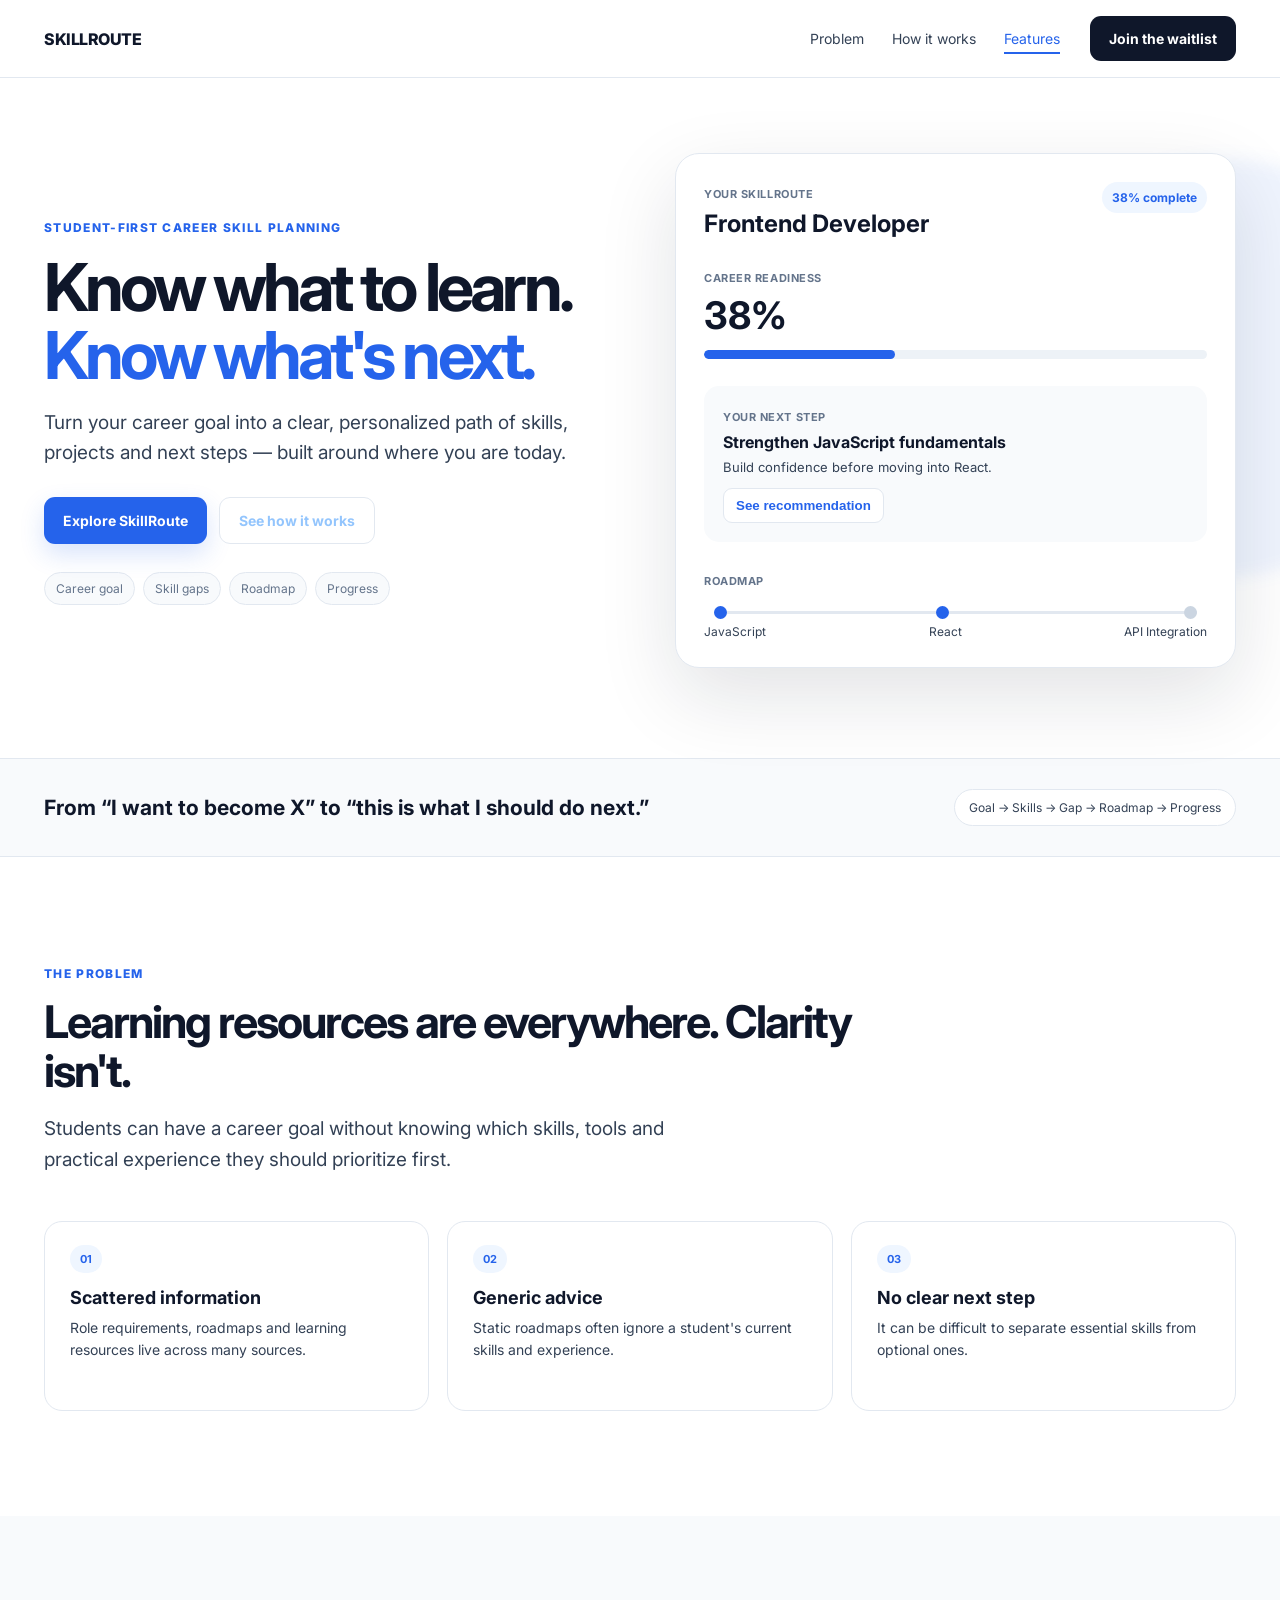
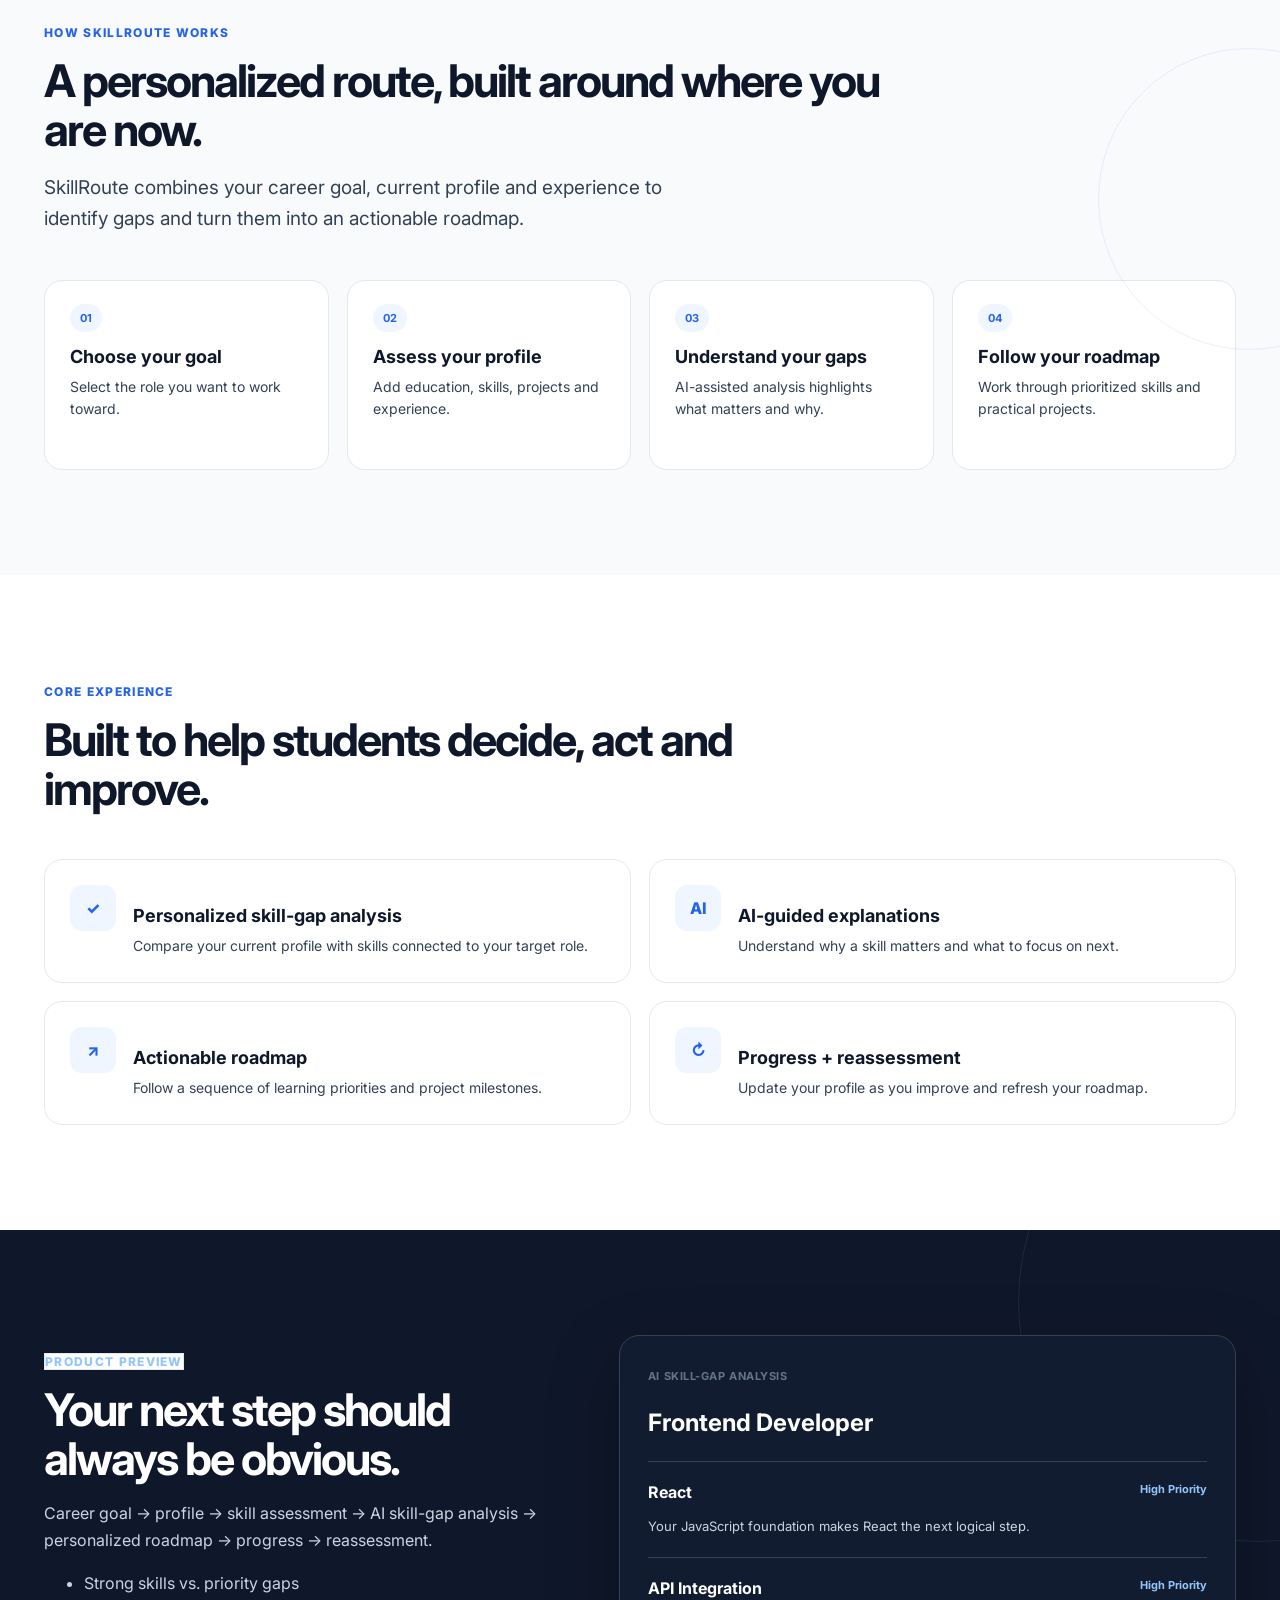
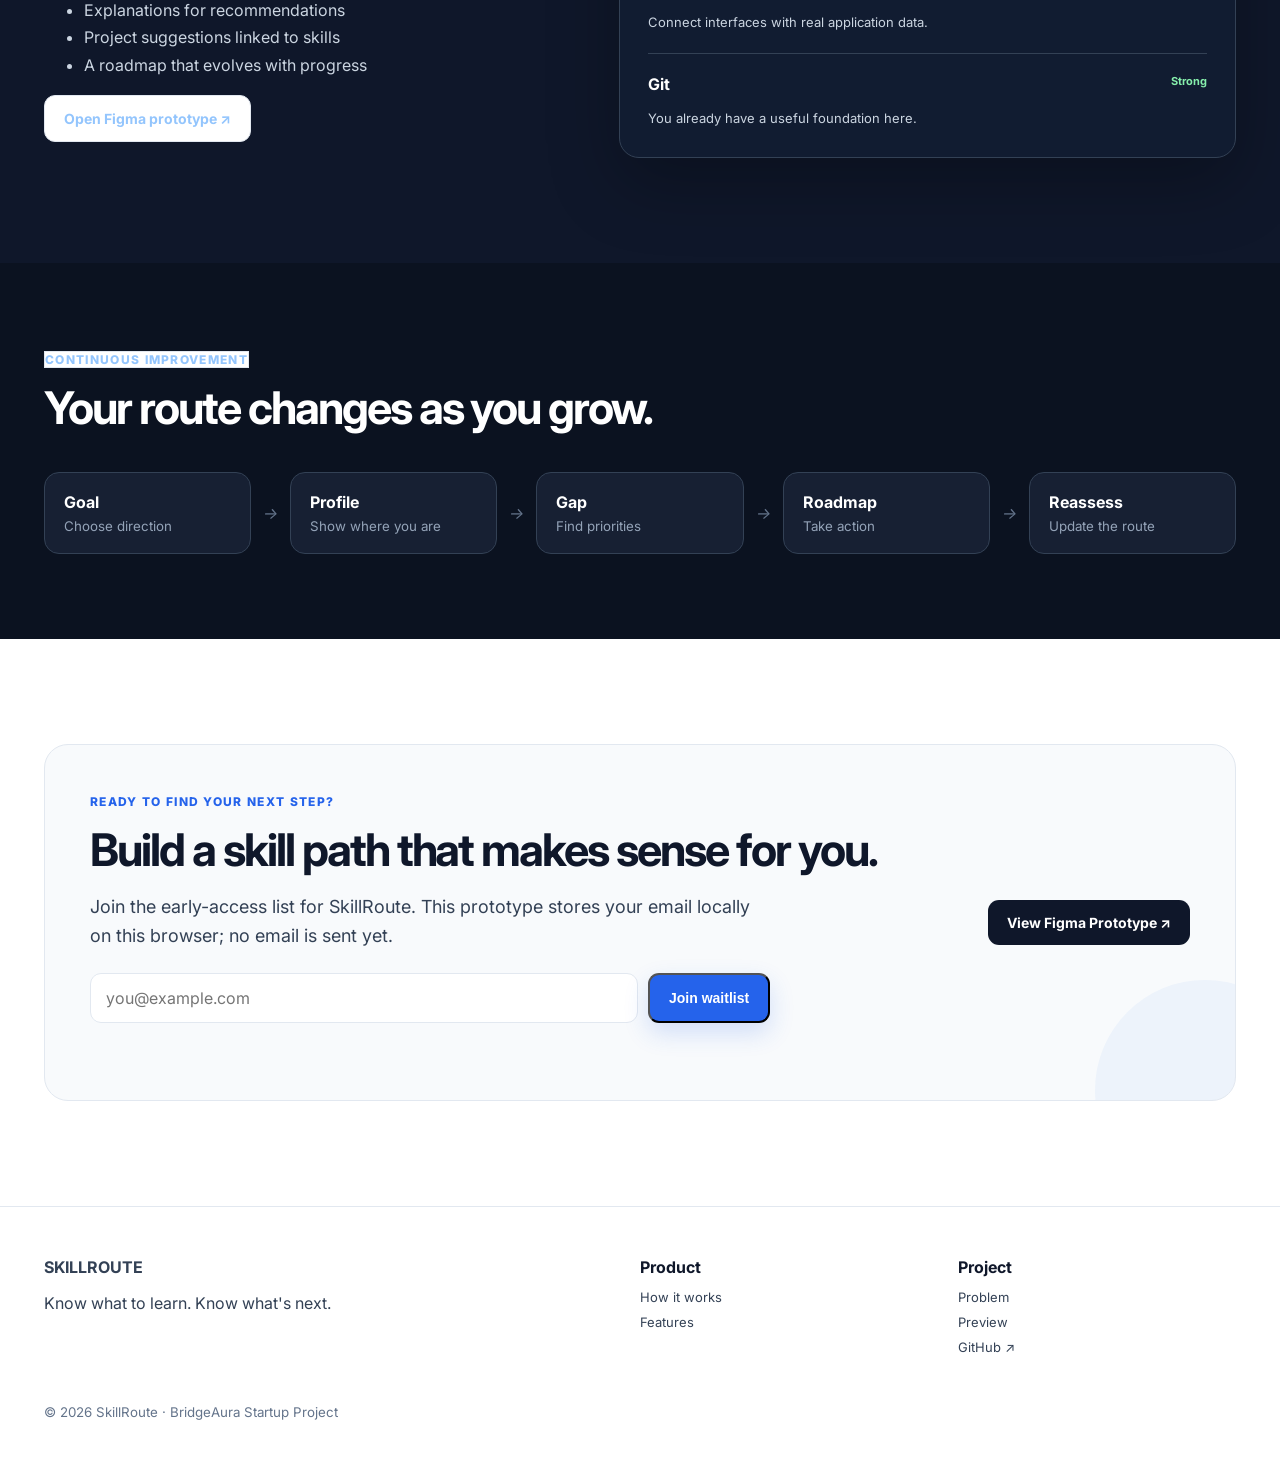
==== commit 1ada826d: "Remove pricing section from landing page" ====
--- a/index.html
+++ b/index.html
@@ -14,18 +14,15 @@
 </head>
 <body>
 <div class="progress" id="progress"></div>
-
 <header>
   <a class="brand" href="#">SKILLROUTE</a>
   <nav>
     <a href="#problem">Problem</a>
     <a href="#how">How it works</a>
     <a href="#features">Features</a>
-    <a href="#pricing">Pricing</a>
   </nav>
   <a class="btn dark" href="#cta">Join the waitlist</a>
 </header>
-
 <main>
 <section class="hero">
   <div class="copy reveal">
@@ -38,138 +35,22 @@
     </div>
     <div class="chips"><span>Career goal</span><span>Skill gaps</span><span>Roadmap</span><span>Progress</span></div>
   </div>
-
   <div class="app reveal delay">
-    <div class="apphead">
-      <div><small>YOUR SKILLROUTE</small><h3>Frontend Developer</h3></div>
-      <b>38% complete</b>
-    </div>
-    <small>CAREER READINESS</small>
-    <strong class="score">38%</strong>
-    <div class="bar"><i></i></div>
-    <div class="next">
-      <small>YOUR NEXT STEP</small>
-      <h4>Strengthen JavaScript fundamentals</h4>
-      <p>Build confidence before moving into React.</p>
-      <button type="button" onclick="document.getElementById('preview').scrollIntoView({behavior:'smooth'})">See recommendation</button>
-    </div>
-    <small>ROADMAP</small>
-    <div class="line"><i></i><i></i><i></i></div>
-    <div class="labels"><span>JavaScript</span><span>React</span><span>API Integration</span></div>
+    <div class="apphead"><div><small>YOUR SKILLROUTE</small><h3>Frontend Developer</h3></div><b>38% complete</b></div>
+    <small>CAREER READINESS</small><strong class="score">38%</strong><div class="bar"><i></i></div>
+    <div class="next"><small>YOUR NEXT STEP</small><h4>Strengthen JavaScript fundamentals</h4><p>Build confidence before moving into React.</p><button type="button" onclick="document.getElementById('preview').scrollIntoView({behavior:'smooth'})">See recommendation</button></div>
+    <small>ROADMAP</small><div class="line"><i></i><i></i><i></i></div><div class="labels"><span>JavaScript</span><span>React</span><span>API Integration</span></div>
   </div>
 </section>
-
-<section class="strip">
-  <strong>From “I want to become X” to “this is what I should do next.”</strong>
-  <span>Goal → Skills → Gap → Roadmap → Progress</span>
-</section>
-
-<section class="section" id="problem">
-  <div class="head reveal">
-    <span class="eyebrow">THE PROBLEM</span>
-    <h2>Learning resources are everywhere. Clarity isn't.</h2>
-    <p>Students can have a career goal without knowing which skills, tools and practical experience they should prioritize first.</p>
-  </div>
-  <div class="grid three">
-    <article class="card reveal"><b>01</b><h3>Scattered information</h3><p>Role requirements, roadmaps and learning resources live across many sources.</p></article>
-    <article class="card reveal delay"><b>02</b><h3>Generic advice</h3><p>Static roadmaps often ignore a student's current skills and experience.</p></article>
-    <article class="card reveal delay2"><b>03</b><h3>No clear next step</h3><p>It can be difficult to separate essential skills from optional ones.</p></article>
-  </div>
-</section>
-
-<section class="section tint" id="how">
-  <div class="head reveal">
-    <span class="eyebrow">HOW SKILLROUTE WORKS</span>
-    <h2>A personalized route, built around where you are now.</h2>
-    <p>SkillRoute combines your career goal, current profile and experience to identify gaps and turn them into an actionable roadmap.</p>
-  </div>
-  <div class="grid four">
-    <article class="card reveal"><b>01</b><h3>Choose your goal</h3><p>Select the role you want to work toward.</p></article>
-    <article class="card reveal delay"><b>02</b><h3>Assess your profile</h3><p>Add education, skills, projects and experience.</p></article>
-    <article class="card reveal delay2"><b>03</b><h3>Understand your gaps</h3><p>AI-assisted analysis highlights what matters and why.</p></article>
-    <article class="card reveal delay3"><b>04</b><h3>Follow your roadmap</h3><p>Work through prioritized skills and practical projects.</p></article>
-  </div>
-</section>
-
-<section class="section" id="features">
-  <div class="head reveal">
-    <span class="eyebrow">CORE EXPERIENCE</span>
-    <h2>Built to help students decide, act and improve.</h2>
-  </div>
-  <div class="grid two">
-    <article class="feature reveal"><i>✓</i><div><h3>Personalized skill-gap analysis</h3><p>Compare your current profile with skills connected to your target role.</p></div></article>
-    <article class="feature reveal delay"><i>AI</i><div><h3>AI-guided explanations</h3><p>Understand why a skill matters and what to focus on next.</p></div></article>
-    <article class="feature reveal"><i>↗</i><div><h3>Actionable roadmap</h3><p>Follow a sequence of learning priorities and project milestones.</p></div></article>
-    <article class="feature reveal delay"><i>↻</i><div><h3>Progress + reassessment</h3><p>Update your profile as you improve and refresh your roadmap.</p></div></article>
-  </div>
-</section>
-
-<section class="preview" id="preview">
-  <div class="preview-inner">
-    <div class="reveal">
-      <span class="eyebrow light">PRODUCT PREVIEW</span>
-      <h2>Your next step should always be obvious.</h2>
-      <p>Career goal → profile → skill assessment → AI skill-gap analysis → personalized roadmap → progress → reassessment.</p>
-      <ul><li>Strong skills vs. priority gaps</li><li>Explanations for recommendations</li><li>Project suggestions linked to skills</li><li>A roadmap that evolves with progress</li></ul>
-      <a class="btn light" href="https://www.figma.com/design/81SqgPR8QBOHN2j2Wov7Oh" target="_blank" rel="noreferrer">Open Figma prototype ↗</a>
-    </div>
-    <div class="panel reveal delay">
-      <small>AI SKILL-GAP ANALYSIS</small><h3>Frontend Developer</h3><hr>
-      <b>React <em>High Priority</em></b><p>Your JavaScript foundation makes React the next logical step.</p><hr>
-      <b>API Integration <em>High Priority</em></b><p>Connect interfaces with real application data.</p><hr>
-      <b>Git <em class="good">Strong</em></b><p>You already have a useful foundation here.</p>
-    </div>
-  </div>
-</section>
-
-<section class="loop">
-  <div class="reveal">
-    <span class="eyebrow light">CONTINUOUS IMPROVEMENT</span>
-    <h2>Your route changes as you grow.</h2>
-    <div class="looprow">
-      <div><b>Goal</b><small>Choose direction</small></div><i>→</i>
-      <div><b>Profile</b><small>Show where you are</small></div><i>→</i>
-      <div><b>Gap</b><small>Find priorities</small></div><i>→</i>
-      <div><b>Roadmap</b><small>Take action</small></div><i>→</i>
-      <div><b>Reassess</b><small>Update the route</small></div>
-    </div>
-  </div>
-</section>
-
-<section class="section" id="pricing">
-  <div class="head reveal"><span class="eyebrow">PLANNED PRICING</span><h2>Start free. Pay for deeper guidance.</h2><p>Pricing shown for the startup proposal; the final product would validate willingness to pay with pilots.</p></div>
-  <div class="grid three pricing-grid">
-    <article class="card reveal"><span class="plan">FREE</span><h3>₹0</h3><p>Career goal setup, basic profile and roadmap preview.</p><a class="btn light" href="#cta">Join waitlist</a></article>
-    <article class="card featured reveal delay"><span class="plan">PRO</span><h3>₹149<span class="per">/month</span></h3><p>AI skill-gap analysis, personalized roadmap, project recommendations and progress reassessment.</p><a class="btn blue" href="#cta">Join waitlist</a></article>
-    <article class="card reveal delay2"><span class="plan">CAMPUS</span><h3>Custom</h3><p>Institution dashboards, cohort insights and career-readiness analytics.</p><a class="btn light" href="#cta">Talk to us</a></article>
-  </div>
-</section>
-
-<section class="cta" id="cta">
-  <div class="cta-card reveal">
-    <div>
-      <span class="eyebrow">READY TO FIND YOUR NEXT STEP?</span>
-      <h2>Build a skill path that makes sense for you.</h2>
-      <p>Join the early-access list for SkillRoute. This prototype stores your email locally on this browser; no email is sent yet.</p>
-      <form id="waitlist-form" class="waitlist" novalidate>
-        <label class="sr-only" for="waitlist-email">Email address</label>
-        <input id="waitlist-email" type="email" placeholder="you@example.com" autocomplete="email" required>
-        <button class="btn blue" type="submit">Join waitlist</button>
-      </form>
-      <p id="waitlist-status" class="form-status" role="status" aria-live="polite"></p>
-    </div>
-    <a class="btn dark" href="https://www.figma.com/design/81SqgPR8QBOHN2j2Wov7Oh" target="_blank" rel="noreferrer">View Figma Prototype ↗</a>
-  </div>
-</section>
+<section class="strip"><strong>From “I want to become X” to “this is what I should do next.”</strong><span>Goal → Skills → Gap → Roadmap → Progress</span></section>
+<section class="section" id="problem"><div class="head reveal"><span class="eyebrow">THE PROBLEM</span><h2>Learning resources are everywhere. Clarity isn't.</h2><p>Students can have a career goal without knowing which skills, tools and practical experience they should prioritize first.</p></div><div class="grid three"><article class="card reveal"><b>01</b><h3>Scattered information</h3><p>Role requirements, roadmaps and learning resources live across many sources.</p></article><article class="card reveal delay"><b>02</b><h3>Generic advice</h3><p>Static roadmaps often ignore a student's current skills and experience.</p></article><article class="card reveal delay2"><b>03</b><h3>No clear next step</h3><p>It can be difficult to separate essential skills from optional ones.</p></article></div></section>
+<section class="section tint" id="how"><div class="head reveal"><span class="eyebrow">HOW SKILLROUTE WORKS</span><h2>A personalized route, built around where you are now.</h2><p>SkillRoute combines your career goal, current profile and experience to identify gaps and turn them into an actionable roadmap.</p></div><div class="grid four"><article class="card reveal"><b>01</b><h3>Choose your goal</h3><p>Select the role you want to work toward.</p></article><article class="card reveal delay"><b>02</b><h3>Assess your profile</h3><p>Add education, skills, projects and experience.</p></article><article class="card reveal delay2"><b>03</b><h3>Understand your gaps</h3><p>AI-assisted analysis highlights what matters and why.</p></article><article class="card reveal delay3"><b>04</b><h3>Follow your roadmap</h3><p>Work through prioritized skills and practical projects.</p></article></div></section>
+<section class="section" id="features"><div class="head reveal"><span class="eyebrow">CORE EXPERIENCE</span><h2>Built to help students decide, act and improve.</h2></div><div class="grid two"><article class="feature reveal"><i>✓</i><div><h3>Personalized skill-gap analysis</h3><p>Compare your current profile with skills connected to your target role.</p></div></article><article class="feature reveal delay"><i>AI</i><div><h3>AI-guided explanations</h3><p>Understand why a skill matters and what to focus on next.</p></div></article><article class="feature reveal"><i>↗</i><div><h3>Actionable roadmap</h3><p>Follow a sequence of learning priorities and project milestones.</p></div></article><article class="feature reveal delay"><i>↻</i><div><h3>Progress + reassessment</h3><p>Update your profile as you improve and refresh your roadmap.</p></div></article></div></section>
+<section class="preview" id="preview"><div class="preview-inner"><div class="reveal"><span class="eyebrow light">PRODUCT PREVIEW</span><h2>Your next step should always be obvious.</h2><p>Career goal → profile → skill assessment → AI skill-gap analysis → personalized roadmap → progress → reassessment.</p><ul><li>Strong skills vs. priority gaps</li><li>Explanations for recommendations</li><li>Project suggestions linked to skills</li><li>A roadmap that evolves with progress</li></ul><a class="btn light" href="https://www.figma.com/design/81SqgPR8QBOHN2j2Wov7Oh" target="_blank" rel="noreferrer">Open Figma prototype ↗</a></div><div class="panel reveal delay"><small>AI SKILL-GAP ANALYSIS</small><h3>Frontend Developer</h3><hr><b>React <em>High Priority</em></b><p>Your JavaScript foundation makes React the next logical step.</p><hr><b>API Integration <em>High Priority</em></b><p>Connect interfaces with real application data.</p><hr><b>Git <em class="good">Strong</em></b><p>You already have a useful foundation here.</p></div></div></section>
+<section class="loop"><div class="reveal"><span class="eyebrow light">CONTINUOUS IMPROVEMENT</span><h2>Your route changes as you grow.</h2><div class="looprow"><div><b>Goal</b><small>Choose direction</small></div><i>→</i><div><b>Profile</b><small>Show where you are</small></div><i>→</i><div><b>Gap</b><small>Find priorities</small></div><i>→</i><div><b>Roadmap</b><small>Take action</small></div><i>→</i><div><b>Reassess</b><small>Update the route</small></div></div></div></section>
+<section class="cta" id="cta"><div class="cta-card reveal"><div><span class="eyebrow">READY TO FIND YOUR NEXT STEP?</span><h2>Build a skill path that makes sense for you.</h2><p>Join the early-access list for SkillRoute. This prototype stores your email locally on this browser; no email is sent yet.</p><form id="waitlist-form" class="waitlist" novalidate><label class="sr-only" for="waitlist-email">Email address</label><input id="waitlist-email" type="email" placeholder="you@example.com" autocomplete="email" required><button class="btn blue" type="submit">Join waitlist</button></form><p id="waitlist-status" class="form-status" role="status" aria-live="polite"></p></div><a class="btn dark" href="https://www.figma.com/design/81SqgPR8QBOHN2j2Wov7Oh" target="_blank" rel="noreferrer">View Figma Prototype ↗</a></div></section>
 </main>
-
-<footer>
-  <div><b>SKILLROUTE</b><p>Know what to learn. Know what's next.</p></div>
-  <div><strong>Product</strong><a href="#how">How it works</a><a href="#features">Features</a><a href="#pricing">Pricing</a></div>
-  <div><strong>Project</strong><a href="#problem">Problem</a><a href="#preview">Preview</a><a href="https://github.com/ashishnaikbackup/SkillRoute" target="_blank" rel="noreferrer">GitHub ↗</a></div>
-  <small>© 2026 SkillRoute · BridgeAura Startup Project</small>
-</footer>
-
+<footer><div><b>SKILLROUTE</b><p>Know what to learn. Know what's next.</p></div><div><strong>Product</strong><a href="#how">How it works</a><a href="#features">Features</a></div><div><strong>Project</strong><a href="#problem">Problem</a><a href="#preview">Preview</a><a href="https://github.com/ashishnaikbackup/SkillRoute" target="_blank" rel="noreferrer">GitHub ↗</a></div><small>© 2026 SkillRoute · BridgeAura Startup Project</small></footer>
 <script src="script.js"></script>
 </body>
 </html>
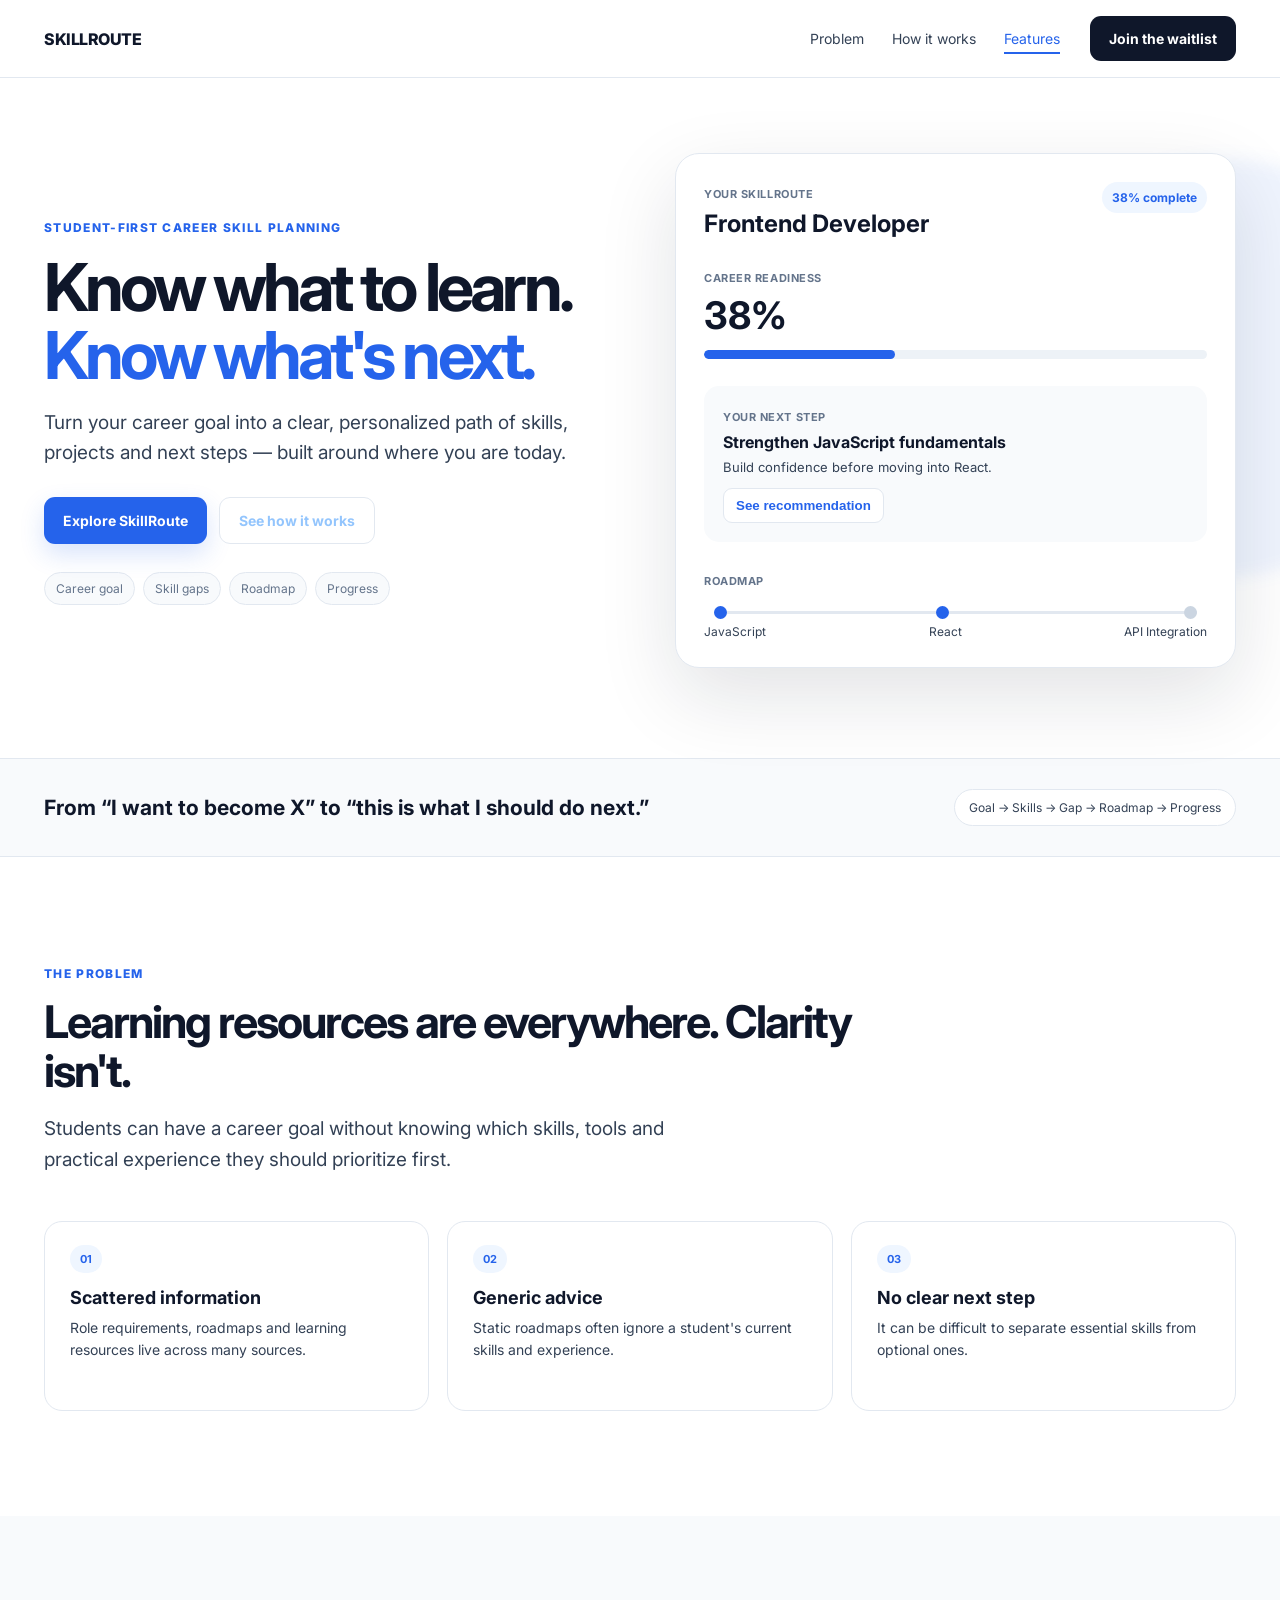
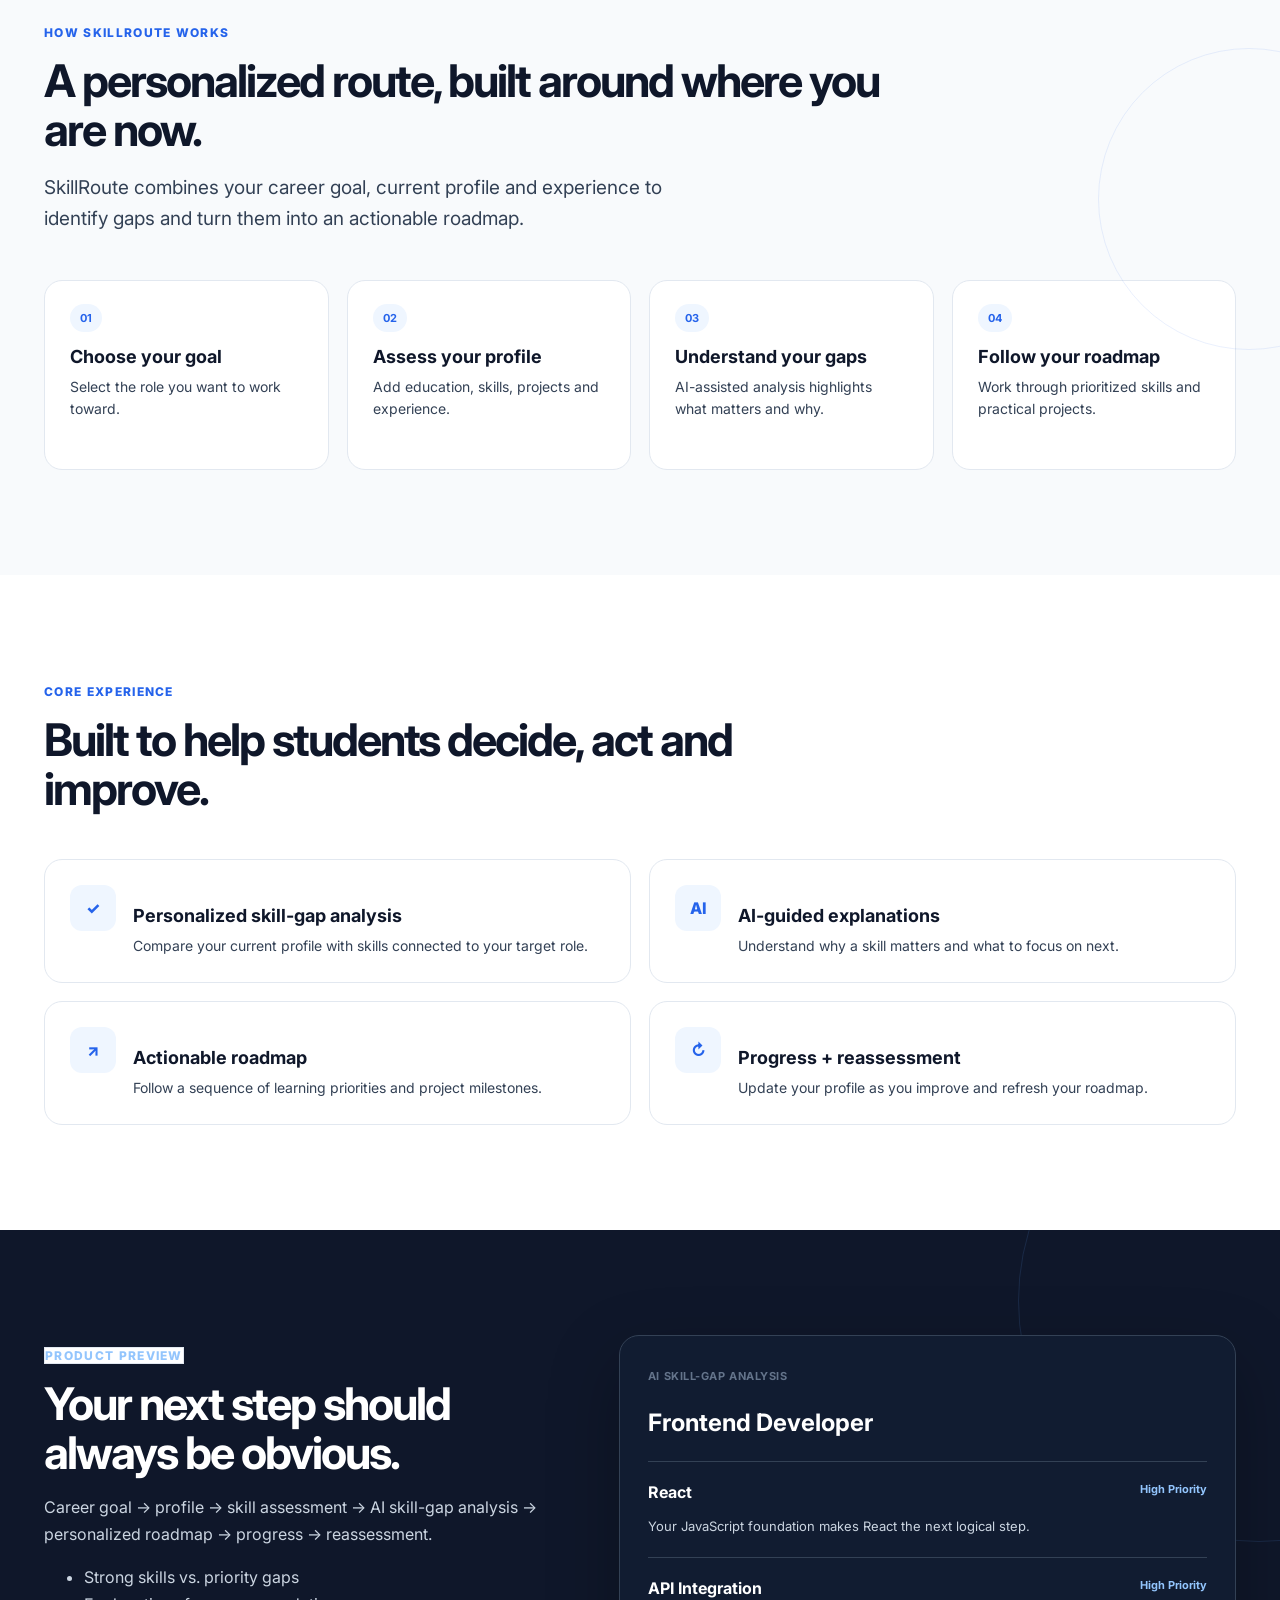
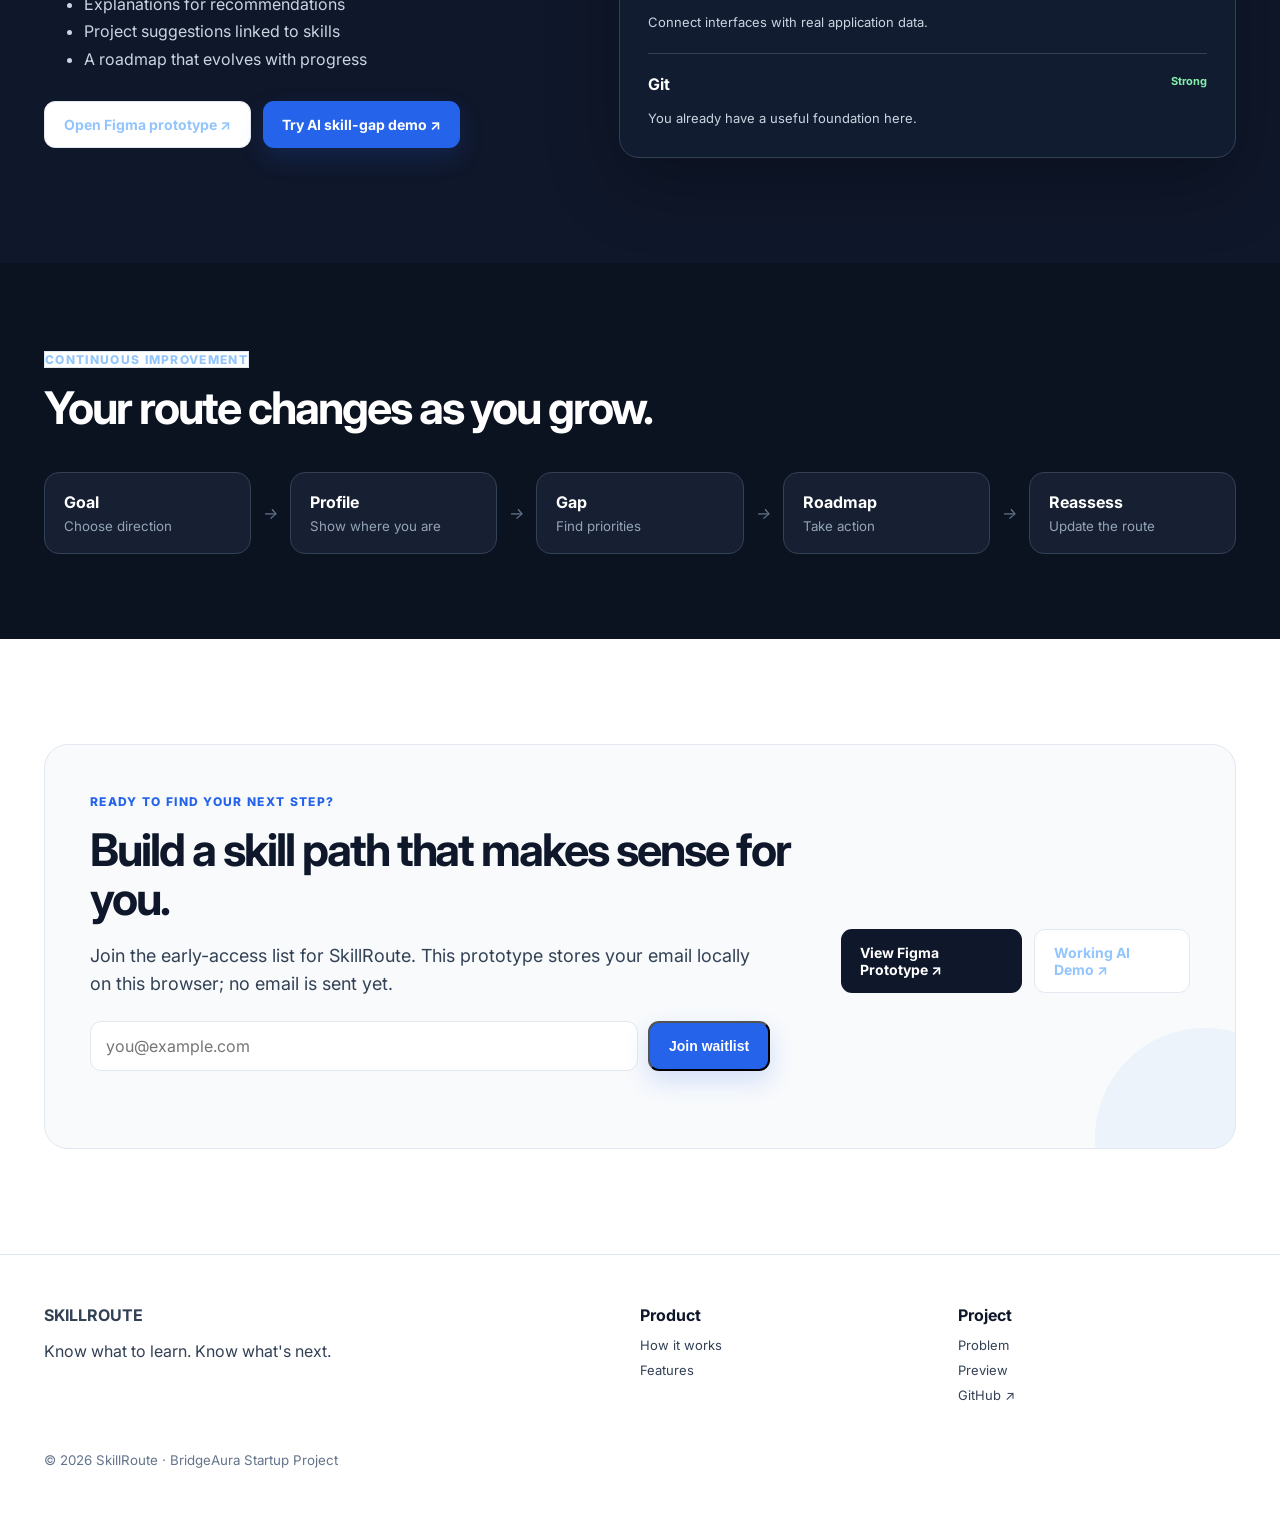
==== commit 371a57cd: "Add working AI demo link to SkillRoute landing page" ====
--- a/index.html
+++ b/index.html
@@ -7,50 +7,20 @@
 <meta name="description" content="SkillRoute turns a student's career goal into a personalized skill roadmap.">
 <meta property="og:title" content="SkillRoute — Know what to learn. Know what's next.">
 <meta property="og:description" content="A student-first career skill planner for finding the right skills, projects and next steps.">
-<link rel="preconnect" href="https://fonts.googleapis.com">
-<link rel="preconnect" href="https://fonts.gstatic.com" crossorigin>
-<link href="https://fonts.googleapis.com/css2?family=Inter:wght@400;500;600;700;800&display=swap" rel="stylesheet">
-<link rel="stylesheet" href="style.css">
+<link rel="preconnect" href="https://fonts.googleapis.com"><link rel="preconnect" href="https://fonts.gstatic.com" crossorigin><link href="https://fonts.googleapis.com/css2?family=Inter:wght@400;500;600;700;800&display=swap" rel="stylesheet"><link rel="stylesheet" href="style.css">
 </head>
-<body>
-<div class="progress" id="progress"></div>
-<header>
-  <a class="brand" href="#">SKILLROUTE</a>
-  <nav>
-    <a href="#problem">Problem</a>
-    <a href="#how">How it works</a>
-    <a href="#features">Features</a>
-  </nav>
-  <a class="btn dark" href="#cta">Join the waitlist</a>
-</header>
+<body><div class="progress" id="progress"></div>
+<header><a class="brand" href="#">SKILLROUTE</a><nav><a href="#problem">Problem</a><a href="#how">How it works</a><a href="#features">Features</a></nav><a class="btn dark" href="#cta">Join the waitlist</a></header>
 <main>
-<section class="hero">
-  <div class="copy reveal">
-    <span class="eyebrow">STUDENT-FIRST CAREER SKILL PLANNING</span>
-    <h1>Know what to learn.<br><span>Know what's next.</span></h1>
-    <p>Turn your career goal into a clear, personalized path of skills, projects and next steps — built around where you are today.</p>
-    <div class="actions">
-      <a class="btn blue" href="#preview">Explore SkillRoute</a>
-      <a class="btn light" href="#how">See how it works</a>
-    </div>
-    <div class="chips"><span>Career goal</span><span>Skill gaps</span><span>Roadmap</span><span>Progress</span></div>
-  </div>
-  <div class="app reveal delay">
-    <div class="apphead"><div><small>YOUR SKILLROUTE</small><h3>Frontend Developer</h3></div><b>38% complete</b></div>
-    <small>CAREER READINESS</small><strong class="score">38%</strong><div class="bar"><i></i></div>
-    <div class="next"><small>YOUR NEXT STEP</small><h4>Strengthen JavaScript fundamentals</h4><p>Build confidence before moving into React.</p><button type="button" onclick="document.getElementById('preview').scrollIntoView({behavior:'smooth'})">See recommendation</button></div>
-    <small>ROADMAP</small><div class="line"><i></i><i></i><i></i></div><div class="labels"><span>JavaScript</span><span>React</span><span>API Integration</span></div>
-  </div>
-</section>
+<section class="hero"><div class="copy reveal"><span class="eyebrow">STUDENT-FIRST CAREER SKILL PLANNING</span><h1>Know what to learn.<br><span>Know what's next.</span></h1><p>Turn your career goal into a clear, personalized path of skills, projects and next steps — built around where you are today.</p><div class="actions"><a class="btn blue" href="#preview">Explore SkillRoute</a><a class="btn light" href="#how">See how it works</a></div><div class="chips"><span>Career goal</span><span>Skill gaps</span><span>Roadmap</span><span>Progress</span></div></div>
+<div class="app reveal delay"><div class="apphead"><div><small>YOUR SKILLROUTE</small><h3>Frontend Developer</h3></div><b>38% complete</b></div><small>CAREER READINESS</small><strong class="score">38%</strong><div class="bar"><i></i></div><div class="next"><small>YOUR NEXT STEP</small><h4>Strengthen JavaScript fundamentals</h4><p>Build confidence before moving into React.</p><button type="button" onclick="document.getElementById('preview').scrollIntoView({behavior:'smooth'})">See recommendation</button></div><small>ROADMAP</small><div class="line"><i></i><i></i><i></i></div><div class="labels"><span>JavaScript</span><span>React</span><span>API Integration</span></div></div></section>
 <section class="strip"><strong>From “I want to become X” to “this is what I should do next.”</strong><span>Goal → Skills → Gap → Roadmap → Progress</span></section>
 <section class="section" id="problem"><div class="head reveal"><span class="eyebrow">THE PROBLEM</span><h2>Learning resources are everywhere. Clarity isn't.</h2><p>Students can have a career goal without knowing which skills, tools and practical experience they should prioritize first.</p></div><div class="grid three"><article class="card reveal"><b>01</b><h3>Scattered information</h3><p>Role requirements, roadmaps and learning resources live across many sources.</p></article><article class="card reveal delay"><b>02</b><h3>Generic advice</h3><p>Static roadmaps often ignore a student's current skills and experience.</p></article><article class="card reveal delay2"><b>03</b><h3>No clear next step</h3><p>It can be difficult to separate essential skills from optional ones.</p></article></div></section>
 <section class="section tint" id="how"><div class="head reveal"><span class="eyebrow">HOW SKILLROUTE WORKS</span><h2>A personalized route, built around where you are now.</h2><p>SkillRoute combines your career goal, current profile and experience to identify gaps and turn them into an actionable roadmap.</p></div><div class="grid four"><article class="card reveal"><b>01</b><h3>Choose your goal</h3><p>Select the role you want to work toward.</p></article><article class="card reveal delay"><b>02</b><h3>Assess your profile</h3><p>Add education, skills, projects and experience.</p></article><article class="card reveal delay2"><b>03</b><h3>Understand your gaps</h3><p>AI-assisted analysis highlights what matters and why.</p></article><article class="card reveal delay3"><b>04</b><h3>Follow your roadmap</h3><p>Work through prioritized skills and practical projects.</p></article></div></section>
 <section class="section" id="features"><div class="head reveal"><span class="eyebrow">CORE EXPERIENCE</span><h2>Built to help students decide, act and improve.</h2></div><div class="grid two"><article class="feature reveal"><i>✓</i><div><h3>Personalized skill-gap analysis</h3><p>Compare your current profile with skills connected to your target role.</p></div></article><article class="feature reveal delay"><i>AI</i><div><h3>AI-guided explanations</h3><p>Understand why a skill matters and what to focus on next.</p></div></article><article class="feature reveal"><i>↗</i><div><h3>Actionable roadmap</h3><p>Follow a sequence of learning priorities and project milestones.</p></div></article><article class="feature reveal delay"><i>↻</i><div><h3>Progress + reassessment</h3><p>Update your profile as you improve and refresh your roadmap.</p></div></article></div></section>
-<section class="preview" id="preview"><div class="preview-inner"><div class="reveal"><span class="eyebrow light">PRODUCT PREVIEW</span><h2>Your next step should always be obvious.</h2><p>Career goal → profile → skill assessment → AI skill-gap analysis → personalized roadmap → progress → reassessment.</p><ul><li>Strong skills vs. priority gaps</li><li>Explanations for recommendations</li><li>Project suggestions linked to skills</li><li>A roadmap that evolves with progress</li></ul><a class="btn light" href="https://www.figma.com/design/81SqgPR8QBOHN2j2Wov7Oh" target="_blank" rel="noreferrer">Open Figma prototype ↗</a></div><div class="panel reveal delay"><small>AI SKILL-GAP ANALYSIS</small><h3>Frontend Developer</h3><hr><b>React <em>High Priority</em></b><p>Your JavaScript foundation makes React the next logical step.</p><hr><b>API Integration <em>High Priority</em></b><p>Connect interfaces with real application data.</p><hr><b>Git <em class="good">Strong</em></b><p>You already have a useful foundation here.</p></div></div></section>
+<section class="preview" id="preview"><div class="preview-inner"><div class="reveal"><span class="eyebrow light">PRODUCT PREVIEW</span><h2>Your next step should always be obvious.</h2><p>Career goal → profile → skill assessment → AI skill-gap analysis → personalized roadmap → progress → reassessment.</p><ul><li>Strong skills vs. priority gaps</li><li>Explanations for recommendations</li><li>Project suggestions linked to skills</li><li>A roadmap that evolves with progress</li></ul><div class="actions"><a class="btn light" href="https://www.figma.com/design/81SqgPR8QBOHN2j2Wov7Oh" target="_blank" rel="noreferrer">Open Figma prototype ↗</a><a class="btn blue" href="ai-demo/">Try AI skill-gap demo ↗</a></div></div><div class="panel reveal delay"><small>AI SKILL-GAP ANALYSIS</small><h3>Frontend Developer</h3><hr><b>React <em>High Priority</em></b><p>Your JavaScript foundation makes React the next logical step.</p><hr><b>API Integration <em>High Priority</em></b><p>Connect interfaces with real application data.</p><hr><b>Git <em class="good">Strong</em></b><p>You already have a useful foundation here.</p></div></div></section>
 <section class="loop"><div class="reveal"><span class="eyebrow light">CONTINUOUS IMPROVEMENT</span><h2>Your route changes as you grow.</h2><div class="looprow"><div><b>Goal</b><small>Choose direction</small></div><i>→</i><div><b>Profile</b><small>Show where you are</small></div><i>→</i><div><b>Gap</b><small>Find priorities</small></div><i>→</i><div><b>Roadmap</b><small>Take action</small></div><i>→</i><div><b>Reassess</b><small>Update the route</small></div></div></div></section>
-<section class="cta" id="cta"><div class="cta-card reveal"><div><span class="eyebrow">READY TO FIND YOUR NEXT STEP?</span><h2>Build a skill path that makes sense for you.</h2><p>Join the early-access list for SkillRoute. This prototype stores your email locally on this browser; no email is sent yet.</p><form id="waitlist-form" class="waitlist" novalidate><label class="sr-only" for="waitlist-email">Email address</label><input id="waitlist-email" type="email" placeholder="you@example.com" autocomplete="email" required><button class="btn blue" type="submit">Join waitlist</button></form><p id="waitlist-status" class="form-status" role="status" aria-live="polite"></p></div><a class="btn dark" href="https://www.figma.com/design/81SqgPR8QBOHN2j2Wov7Oh" target="_blank" rel="noreferrer">View Figma Prototype ↗</a></div></section>
+<section class="cta" id="cta"><div class="cta-card reveal"><div><span class="eyebrow">READY TO FIND YOUR NEXT STEP?</span><h2>Build a skill path that makes sense for you.</h2><p>Join the early-access list for SkillRoute. This prototype stores your email locally on this browser; no email is sent yet.</p><form id="waitlist-form" class="waitlist" novalidate><label class="sr-only" for="waitlist-email">Email address</label><input id="waitlist-email" type="email" placeholder="you@example.com" autocomplete="email" required><button class="btn blue" type="submit">Join waitlist</button></form><p id="waitlist-status" class="form-status" role="status" aria-live="polite"></p></div><div class="actions"><a class="btn dark" href="https://www.figma.com/design/81SqgPR8QBOHN2j2Wov7Oh" target="_blank" rel="noreferrer">View Figma Prototype ↗</a><a class="btn light" href="ai-demo/">Working AI Demo ↗</a></div></div></section>
 </main>
 <footer><div><b>SKILLROUTE</b><p>Know what to learn. Know what's next.</p></div><div><strong>Product</strong><a href="#how">How it works</a><a href="#features">Features</a></div><div><strong>Project</strong><a href="#problem">Problem</a><a href="#preview">Preview</a><a href="https://github.com/ashishnaikbackup/SkillRoute" target="_blank" rel="noreferrer">GitHub ↗</a></div><small>© 2026 SkillRoute · BridgeAura Startup Project</small></footer>
-<script src="script.js"></script>
-</body>
-</html>+<script src="script.js"></script></body></html>
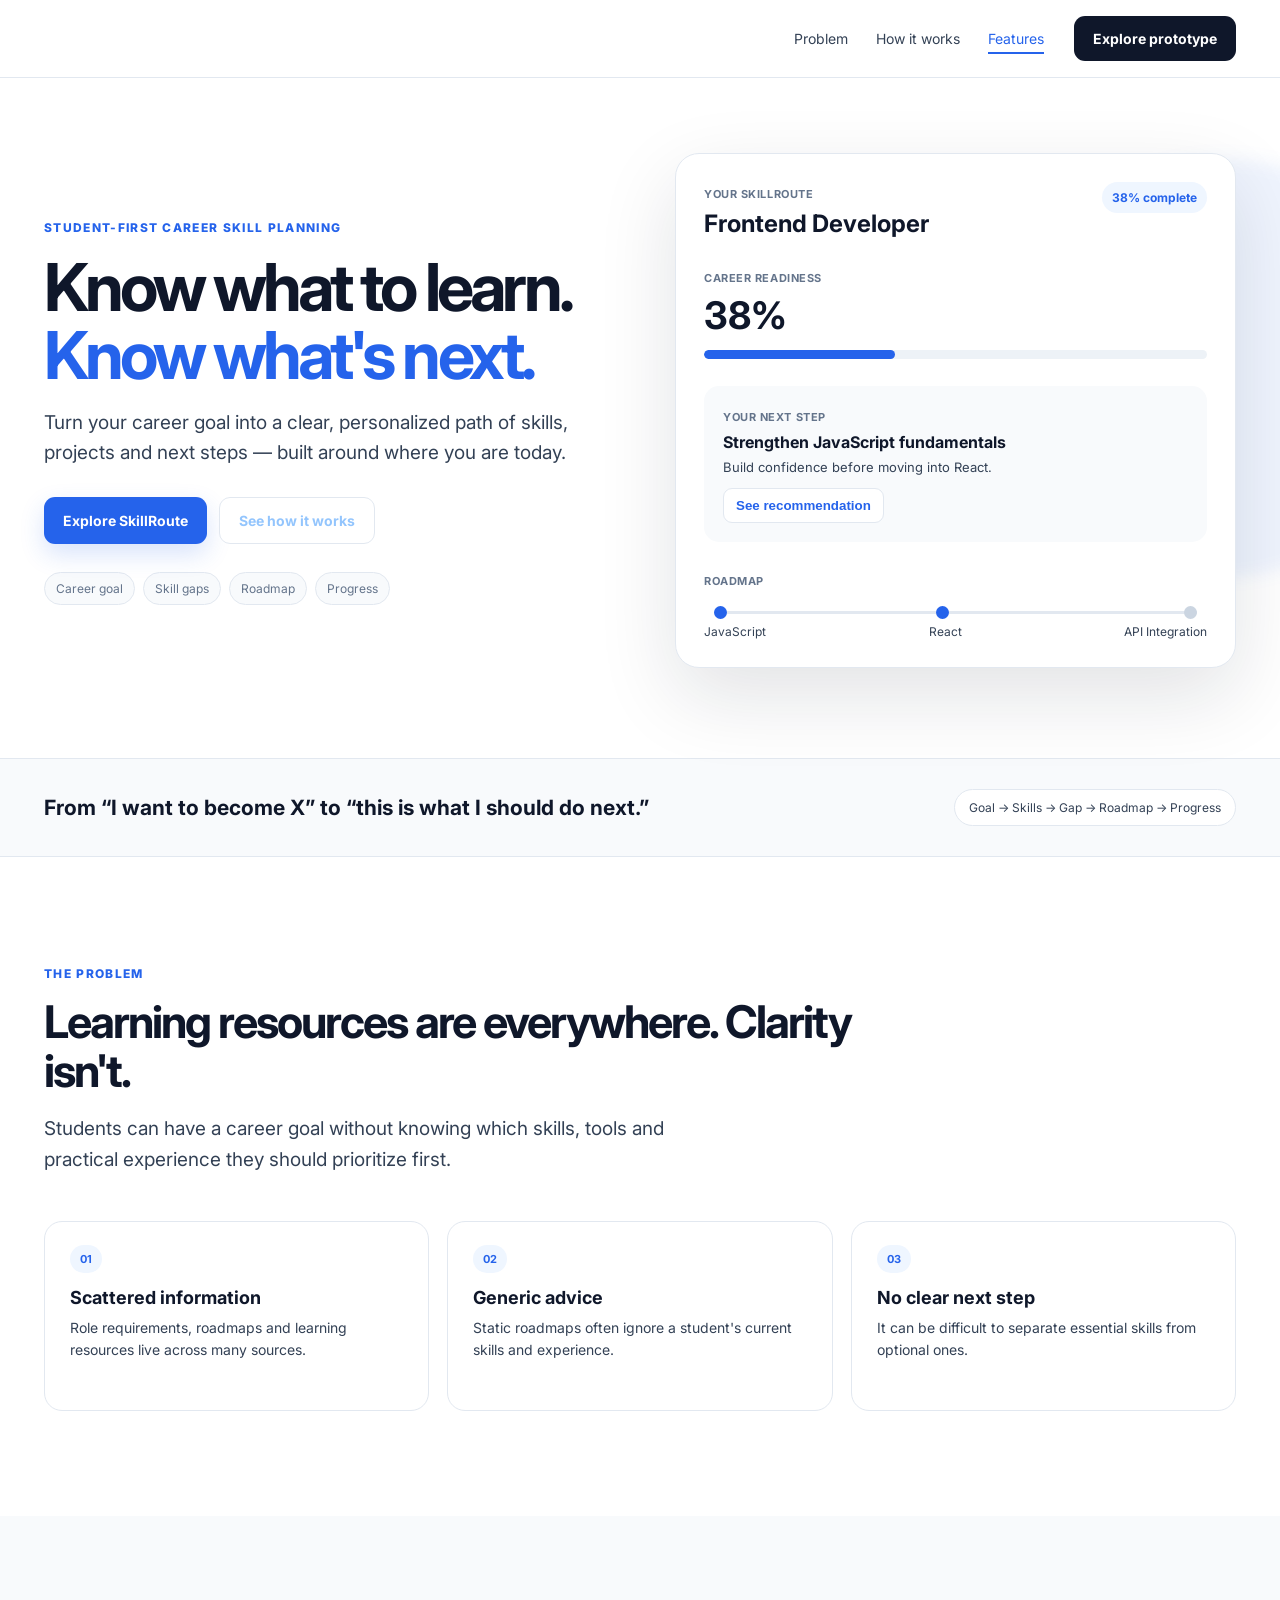
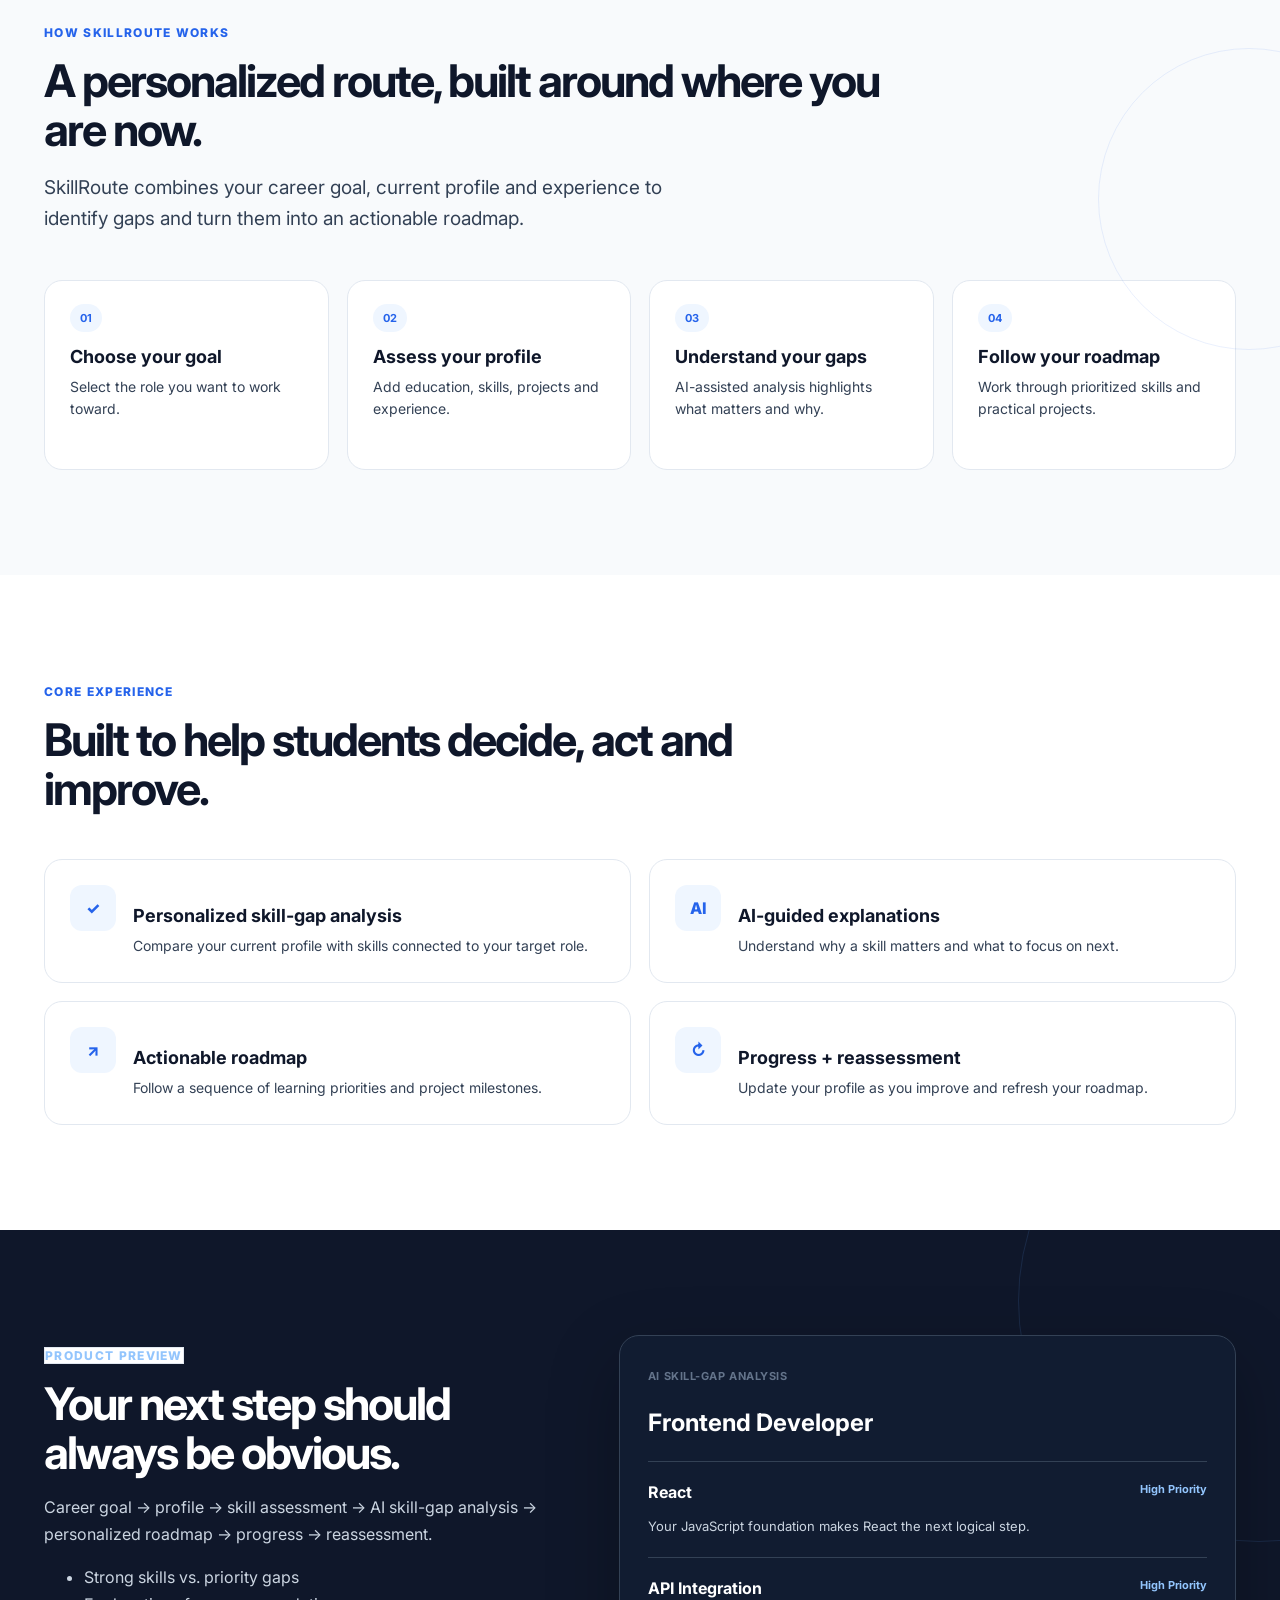
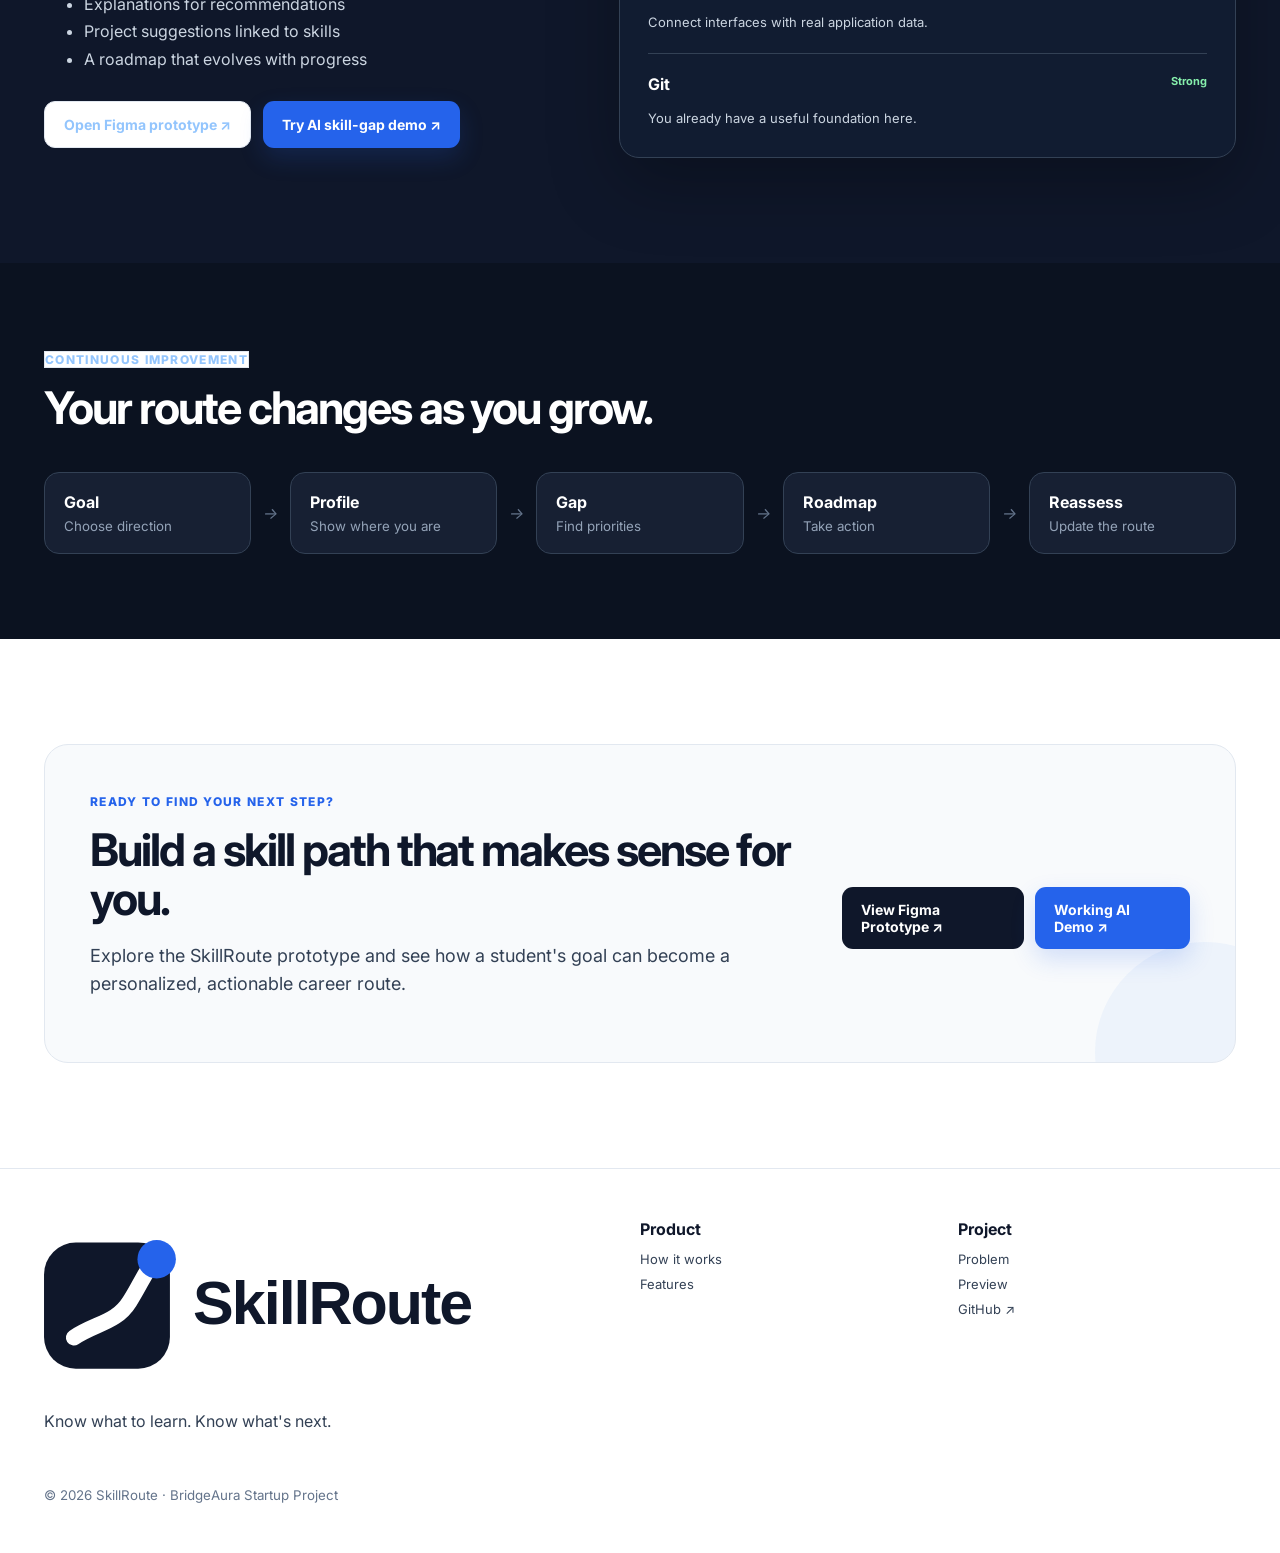
==== commit 7e54a830: "Remove waitlist email capture and add SkillRoute branding" ====
--- a/index.html
+++ b/index.html
@@ -5,12 +5,10 @@
 <meta name="viewport" content="width=device-width,initial-scale=1">
 <title>SkillRoute — Know what to learn. Know what's next.</title>
 <meta name="description" content="SkillRoute turns a student's career goal into a personalized skill roadmap.">
-<meta property="og:title" content="SkillRoute — Know what to learn. Know what's next.">
-<meta property="og:description" content="A student-first career skill planner for finding the right skills, projects and next steps.">
 <link rel="preconnect" href="https://fonts.googleapis.com"><link rel="preconnect" href="https://fonts.gstatic.com" crossorigin><link href="https://fonts.googleapis.com/css2?family=Inter:wght@400;500;600;700;800&display=swap" rel="stylesheet"><link rel="stylesheet" href="style.css">
 </head>
 <body><div class="progress" id="progress"></div>
-<header><a class="brand" href="#">SKILLROUTE</a><nav><a href="#problem">Problem</a><a href="#how">How it works</a><a href="#features">Features</a></nav><a class="btn dark" href="#cta">Join the waitlist</a></header>
+<header><a class="brand" href="#" aria-label="SkillRoute home"><img src="assets/skillroute-logo.svg" alt="SkillRoute"></a><nav><a href="#problem">Problem</a><a href="#how">How it works</a><a href="#features">Features</a></nav><a class="btn dark" href="#cta">Explore prototype</a></header>
 <main>
 <section class="hero"><div class="copy reveal"><span class="eyebrow">STUDENT-FIRST CAREER SKILL PLANNING</span><h1>Know what to learn.<br><span>Know what's next.</span></h1><p>Turn your career goal into a clear, personalized path of skills, projects and next steps — built around where you are today.</p><div class="actions"><a class="btn blue" href="#preview">Explore SkillRoute</a><a class="btn light" href="#how">See how it works</a></div><div class="chips"><span>Career goal</span><span>Skill gaps</span><span>Roadmap</span><span>Progress</span></div></div>
 <div class="app reveal delay"><div class="apphead"><div><small>YOUR SKILLROUTE</small><h3>Frontend Developer</h3></div><b>38% complete</b></div><small>CAREER READINESS</small><strong class="score">38%</strong><div class="bar"><i></i></div><div class="next"><small>YOUR NEXT STEP</small><h4>Strengthen JavaScript fundamentals</h4><p>Build confidence before moving into React.</p><button type="button" onclick="document.getElementById('preview').scrollIntoView({behavior:'smooth'})">See recommendation</button></div><small>ROADMAP</small><div class="line"><i></i><i></i><i></i></div><div class="labels"><span>JavaScript</span><span>React</span><span>API Integration</span></div></div></section>
@@ -18,9 +16,9 @@
 <section class="section" id="problem"><div class="head reveal"><span class="eyebrow">THE PROBLEM</span><h2>Learning resources are everywhere. Clarity isn't.</h2><p>Students can have a career goal without knowing which skills, tools and practical experience they should prioritize first.</p></div><div class="grid three"><article class="card reveal"><b>01</b><h3>Scattered information</h3><p>Role requirements, roadmaps and learning resources live across many sources.</p></article><article class="card reveal delay"><b>02</b><h3>Generic advice</h3><p>Static roadmaps often ignore a student's current skills and experience.</p></article><article class="card reveal delay2"><b>03</b><h3>No clear next step</h3><p>It can be difficult to separate essential skills from optional ones.</p></article></div></section>
 <section class="section tint" id="how"><div class="head reveal"><span class="eyebrow">HOW SKILLROUTE WORKS</span><h2>A personalized route, built around where you are now.</h2><p>SkillRoute combines your career goal, current profile and experience to identify gaps and turn them into an actionable roadmap.</p></div><div class="grid four"><article class="card reveal"><b>01</b><h3>Choose your goal</h3><p>Select the role you want to work toward.</p></article><article class="card reveal delay"><b>02</b><h3>Assess your profile</h3><p>Add education, skills, projects and experience.</p></article><article class="card reveal delay2"><b>03</b><h3>Understand your gaps</h3><p>AI-assisted analysis highlights what matters and why.</p></article><article class="card reveal delay3"><b>04</b><h3>Follow your roadmap</h3><p>Work through prioritized skills and practical projects.</p></article></div></section>
 <section class="section" id="features"><div class="head reveal"><span class="eyebrow">CORE EXPERIENCE</span><h2>Built to help students decide, act and improve.</h2></div><div class="grid two"><article class="feature reveal"><i>✓</i><div><h3>Personalized skill-gap analysis</h3><p>Compare your current profile with skills connected to your target role.</p></div></article><article class="feature reveal delay"><i>AI</i><div><h3>AI-guided explanations</h3><p>Understand why a skill matters and what to focus on next.</p></div></article><article class="feature reveal"><i>↗</i><div><h3>Actionable roadmap</h3><p>Follow a sequence of learning priorities and project milestones.</p></div></article><article class="feature reveal delay"><i>↻</i><div><h3>Progress + reassessment</h3><p>Update your profile as you improve and refresh your roadmap.</p></div></article></div></section>
-<section class="preview" id="preview"><div class="preview-inner"><div class="reveal"><span class="eyebrow light">PRODUCT PREVIEW</span><h2>Your next step should always be obvious.</h2><p>Career goal → profile → skill assessment → AI skill-gap analysis → personalized roadmap → progress → reassessment.</p><ul><li>Strong skills vs. priority gaps</li><li>Explanations for recommendations</li><li>Project suggestions linked to skills</li><li>A roadmap that evolves with progress</li></ul><div class="actions"><a class="btn light" href="https://www.figma.com/design/81SqgPR8QBOHN2j2Wov7Oh" target="_blank" rel="noreferrer">Open Figma prototype ↗</a><a class="btn blue" href="ai-demo/">Try AI skill-gap demo ↗</a></div></div><div class="panel reveal delay"><small>AI SKILL-GAP ANALYSIS</small><h3>Frontend Developer</h3><hr><b>React <em>High Priority</em></b><p>Your JavaScript foundation makes React the next logical step.</p><hr><b>API Integration <em>High Priority</em></b><p>Connect interfaces with real application data.</p><hr><b>Git <em class="good">Strong</em></b><p>You already have a useful foundation here.</p></div></div></section>
+<section class="preview" id="preview"><div class="preview-inner"><div class="reveal"><span class="eyebrow light">PRODUCT PREVIEW</span><h2>Your next step should always be obvious.</h2><p>Career goal → profile → skill assessment → AI skill-gap analysis → personalized roadmap → progress → reassessment.</p><ul><li>Strong skills vs. priority gaps</li><li>Explanations for recommendations</li><li>Project suggestions linked to skills</li><li>A roadmap that evolves with progress</li></ul><div class="actions"><a class="btn light" href="https://www.figma.com/design/oajk3q8m2jLgLnQjPLyh5r/SkillRoute-%25E2%2580%2594-Final-UI-UX-Prototype?node-id=0-1&p=f&t=VhZqyGixLfOtZPLC-0" target="_blank" rel="noreferrer">Open Figma prototype ↗</a><a class="btn blue" href="ai-demo/">Try AI skill-gap demo ↗</a></div></div><div class="panel reveal delay"><small>AI SKILL-GAP ANALYSIS</small><h3>Frontend Developer</h3><hr><b>React <em>High Priority</em></b><p>Your JavaScript foundation makes React the next logical step.</p><hr><b>API Integration <em>High Priority</em></b><p>Connect interfaces with real application data.</p><hr><b>Git <em class="good">Strong</em></b><p>You already have a useful foundation here.</p></div></div></section>
 <section class="loop"><div class="reveal"><span class="eyebrow light">CONTINUOUS IMPROVEMENT</span><h2>Your route changes as you grow.</h2><div class="looprow"><div><b>Goal</b><small>Choose direction</small></div><i>→</i><div><b>Profile</b><small>Show where you are</small></div><i>→</i><div><b>Gap</b><small>Find priorities</small></div><i>→</i><div><b>Roadmap</b><small>Take action</small></div><i>→</i><div><b>Reassess</b><small>Update the route</small></div></div></div></section>
-<section class="cta" id="cta"><div class="cta-card reveal"><div><span class="eyebrow">READY TO FIND YOUR NEXT STEP?</span><h2>Build a skill path that makes sense for you.</h2><p>Join the early-access list for SkillRoute. This prototype stores your email locally on this browser; no email is sent yet.</p><form id="waitlist-form" class="waitlist" novalidate><label class="sr-only" for="waitlist-email">Email address</label><input id="waitlist-email" type="email" placeholder="you@example.com" autocomplete="email" required><button class="btn blue" type="submit">Join waitlist</button></form><p id="waitlist-status" class="form-status" role="status" aria-live="polite"></p></div><div class="actions"><a class="btn dark" href="https://www.figma.com/design/81SqgPR8QBOHN2j2Wov7Oh" target="_blank" rel="noreferrer">View Figma Prototype ↗</a><a class="btn light" href="ai-demo/">Working AI Demo ↗</a></div></div></section>
+<section class="cta" id="cta"><div class="cta-card reveal"><div><span class="eyebrow">READY TO FIND YOUR NEXT STEP?</span><h2>Build a skill path that makes sense for you.</h2><p>Explore the SkillRoute prototype and see how a student's goal can become a personalized, actionable career route.</p></div><div class="actions"><a class="btn dark" href="https://www.figma.com/design/oajk3q8m2jLgLnQjPLyh5r/SkillRoute-%25E2%2580%2594-Final-UI-UX-Prototype?node-id=0-1&p=f&t=VhZqyGixLfOtZPLC-0" target="_blank" rel="noreferrer">View Figma Prototype ↗</a><a class="btn blue" href="ai-demo/">Working AI Demo ↗</a></div></div></section>
 </main>
-<footer><div><b>SKILLROUTE</b><p>Know what to learn. Know what's next.</p></div><div><strong>Product</strong><a href="#how">How it works</a><a href="#features">Features</a></div><div><strong>Project</strong><a href="#problem">Problem</a><a href="#preview">Preview</a><a href="https://github.com/ashishnaikbackup/SkillRoute" target="_blank" rel="noreferrer">GitHub ↗</a></div><small>© 2026 SkillRoute · BridgeAura Startup Project</small></footer>
+<footer><div><a class="footer-brand" href="#" aria-label="SkillRoute home"><img src="assets/skillroute-logo.svg" alt="SkillRoute"></a><p>Know what to learn. Know what's next.</p></div><div><strong>Product</strong><a href="#how">How it works</a><a href="#features">Features</a></div><div><strong>Project</strong><a href="#problem">Problem</a><a href="#preview">Preview</a><a href="https://github.com/ashishnaikbackup/SkillRoute" target="_blank" rel="noreferrer">GitHub ↗</a></div><small>© 2026 SkillRoute · BridgeAura Startup Project</small></footer>
 <script src="script.js"></script></body></html>
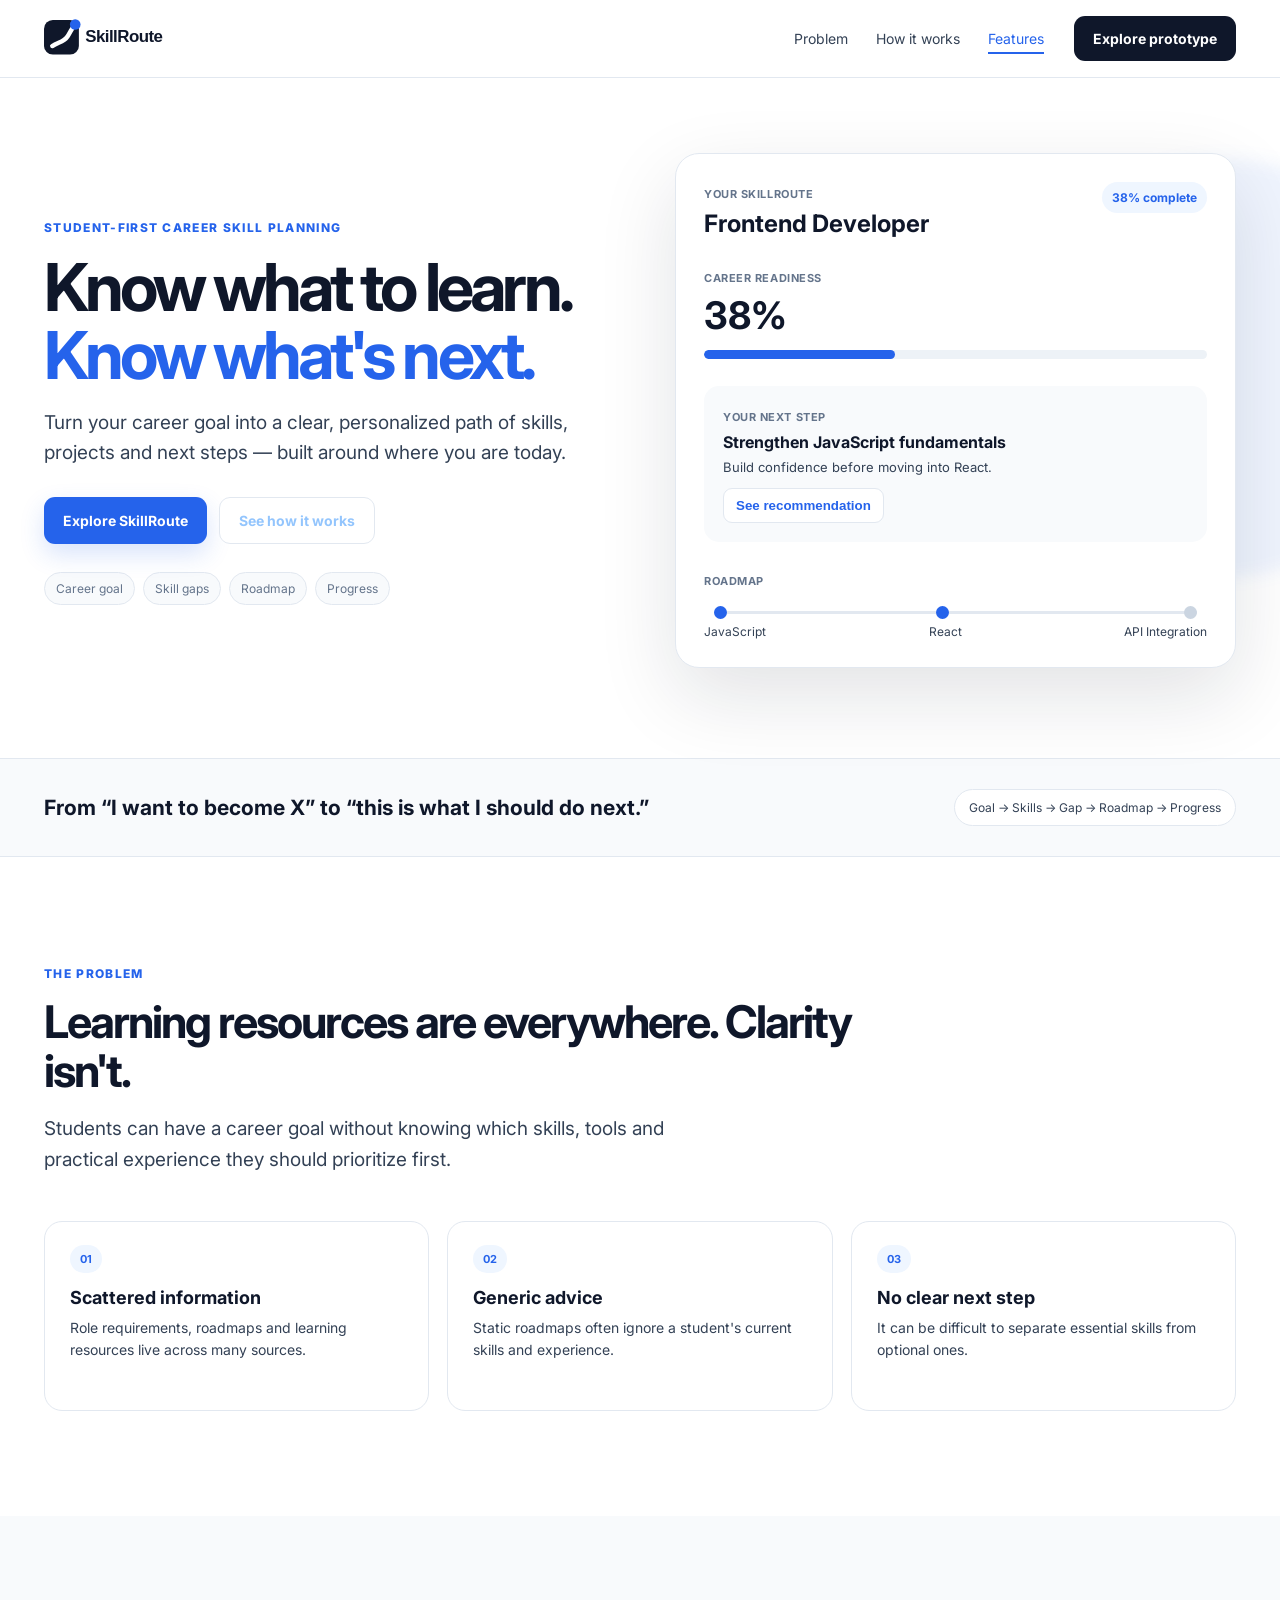
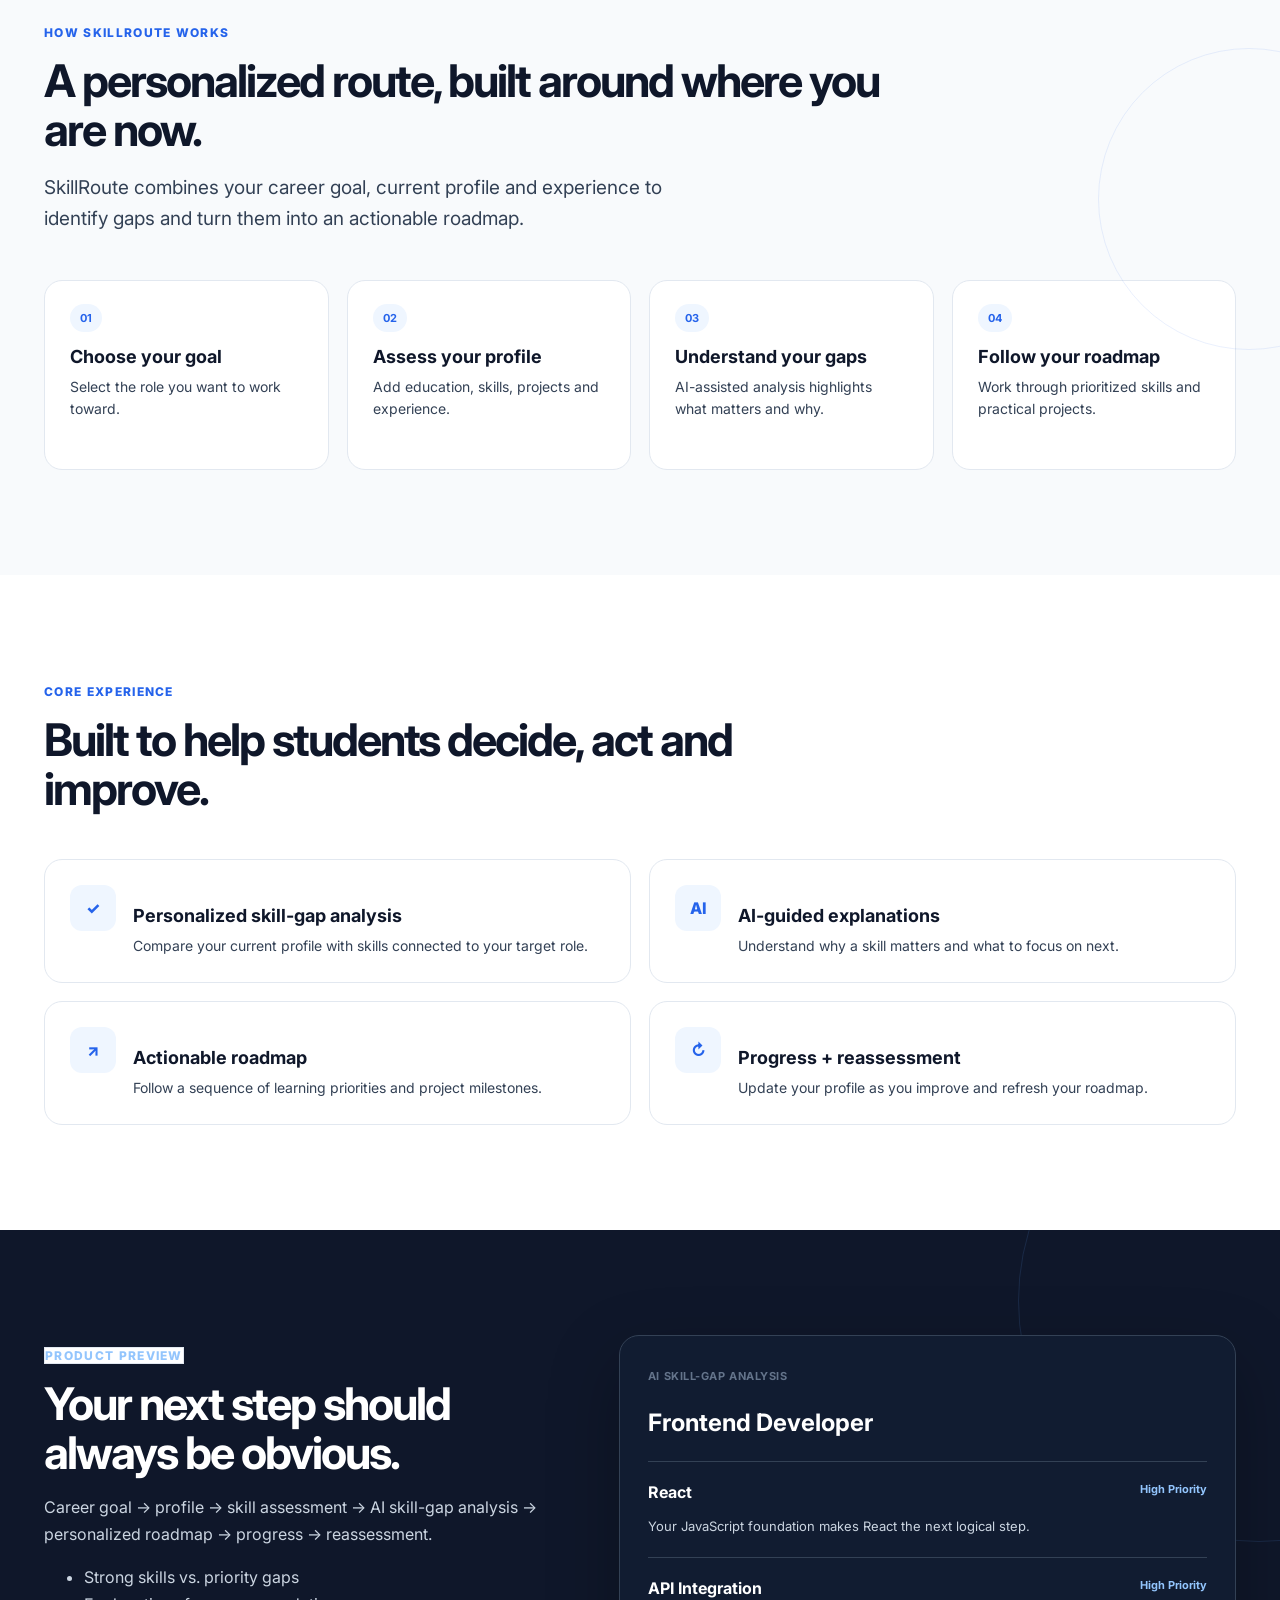
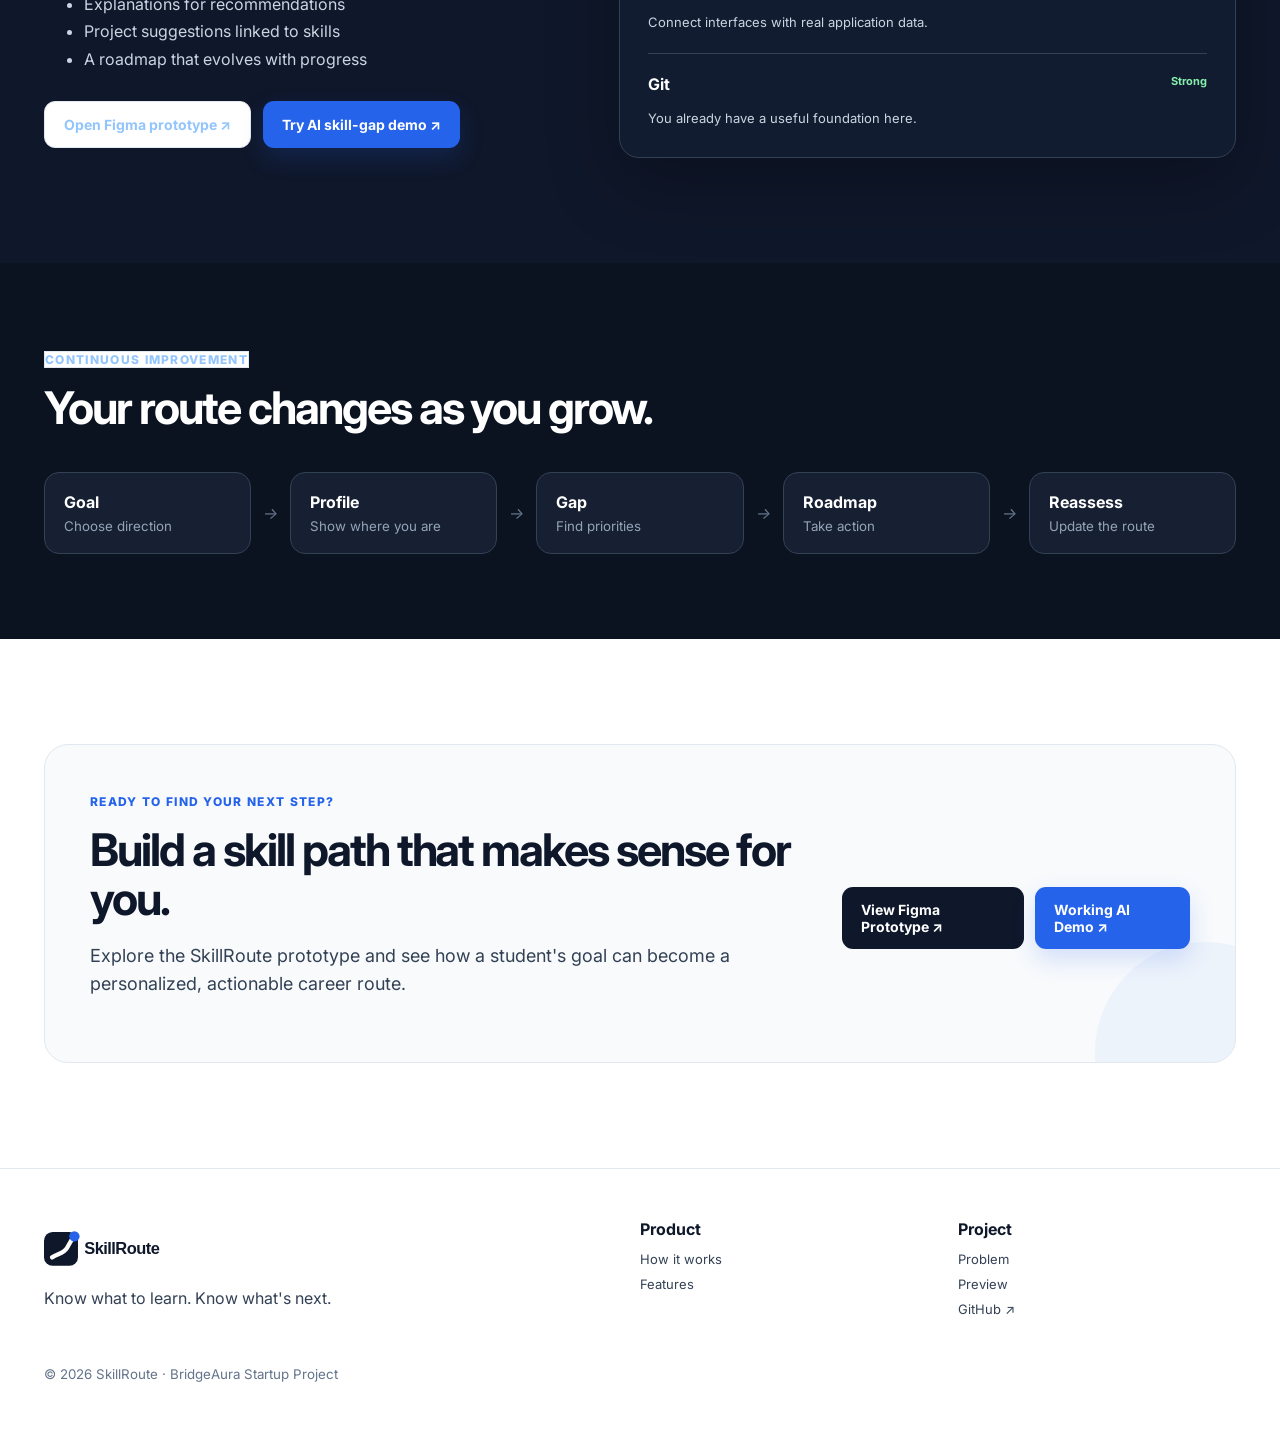
==== commit 35224475: "Polish SkillRoute logo sizing on landing page" ====
--- a/index.html
+++ b/index.html
@@ -6,6 +6,7 @@
 <title>SkillRoute — Know what to learn. Know what's next.</title>
 <meta name="description" content="SkillRoute turns a student's career goal into a personalized skill roadmap.">
 <link rel="preconnect" href="https://fonts.googleapis.com"><link rel="preconnect" href="https://fonts.gstatic.com" crossorigin><link href="https://fonts.googleapis.com/css2?family=Inter:wght@400;500;600;700;800&display=swap" rel="stylesheet"><link rel="stylesheet" href="style.css">
+<style>.brand img{display:block;width:154px;height:auto}.footer-brand img{display:block;width:150px;height:auto;margin-bottom:12px}@media(max-width:600px){.brand img{width:142px}.footer-brand img{width:140px}}</style>
 </head>
 <body><div class="progress" id="progress"></div>
 <header><a class="brand" href="#" aria-label="SkillRoute home"><img src="assets/skillroute-logo.svg" alt="SkillRoute"></a><nav><a href="#problem">Problem</a><a href="#how">How it works</a><a href="#features">Features</a></nav><a class="btn dark" href="#cta">Explore prototype</a></header>
